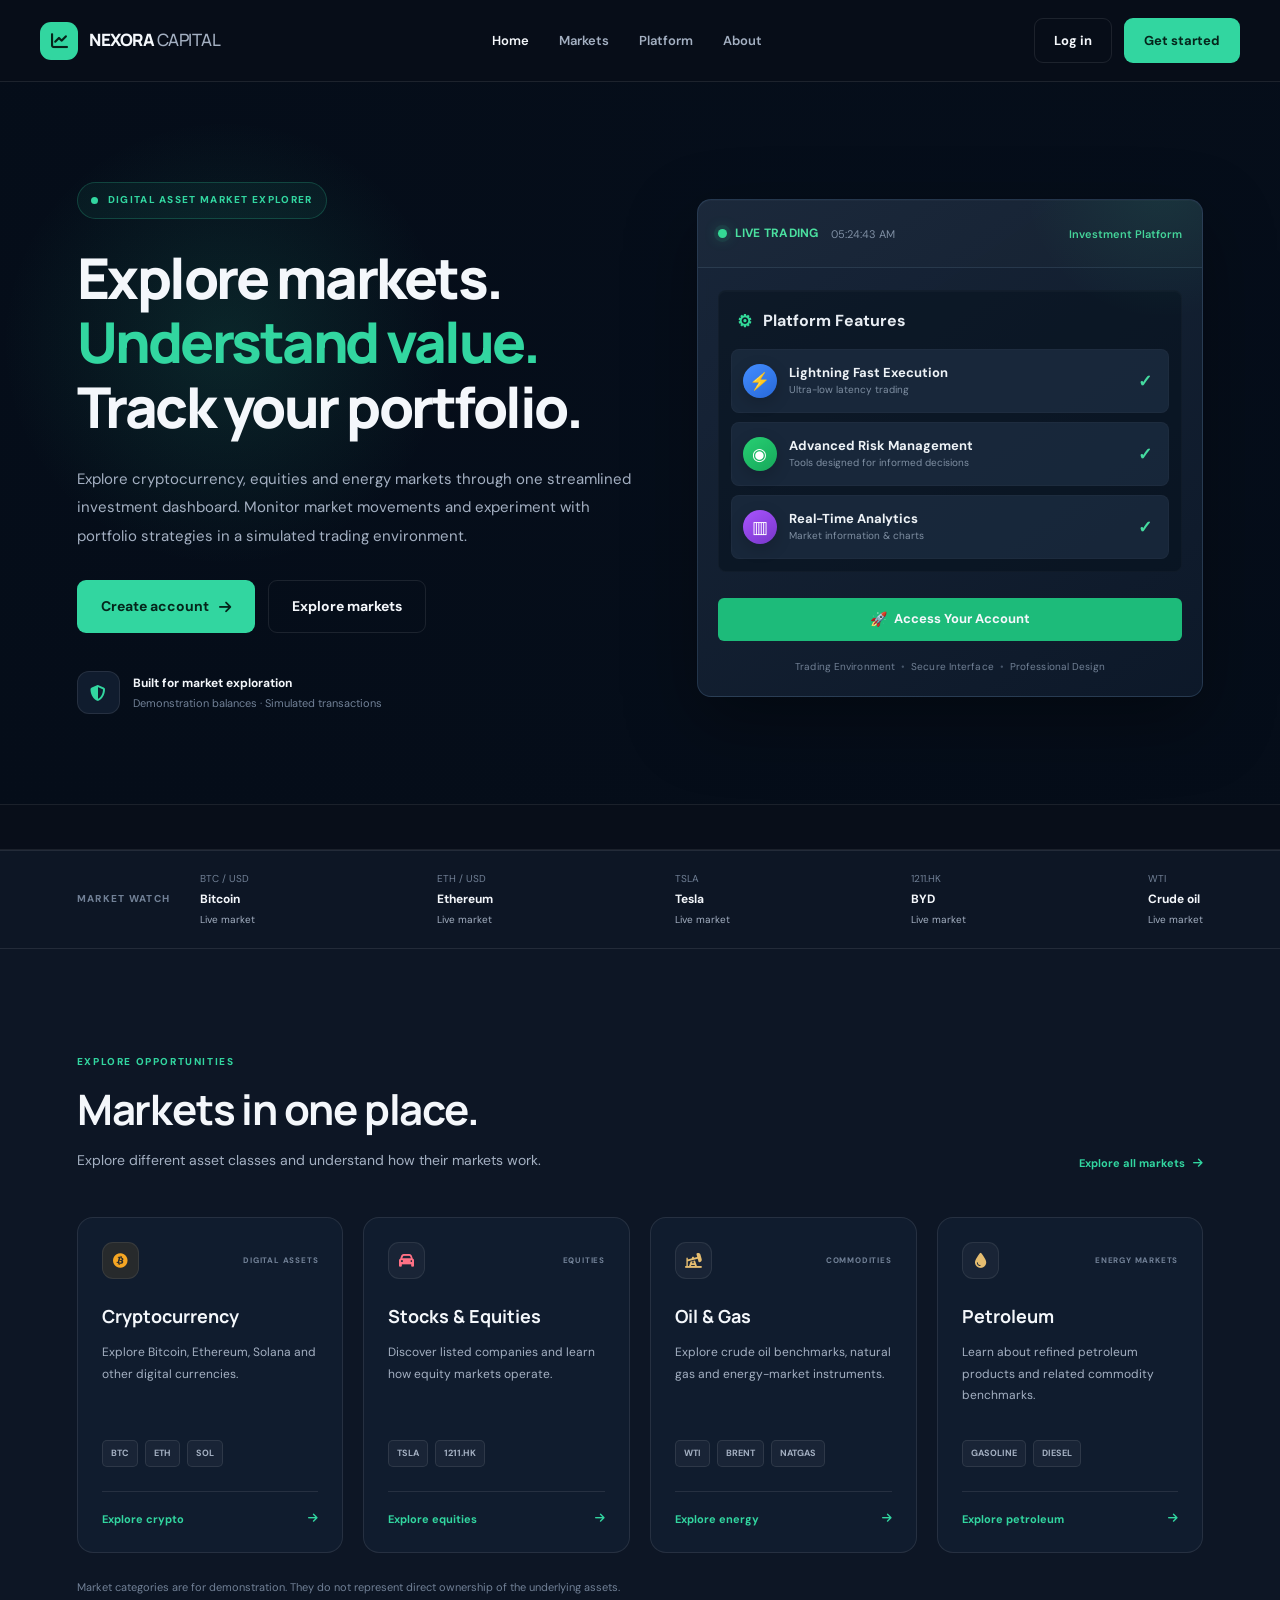
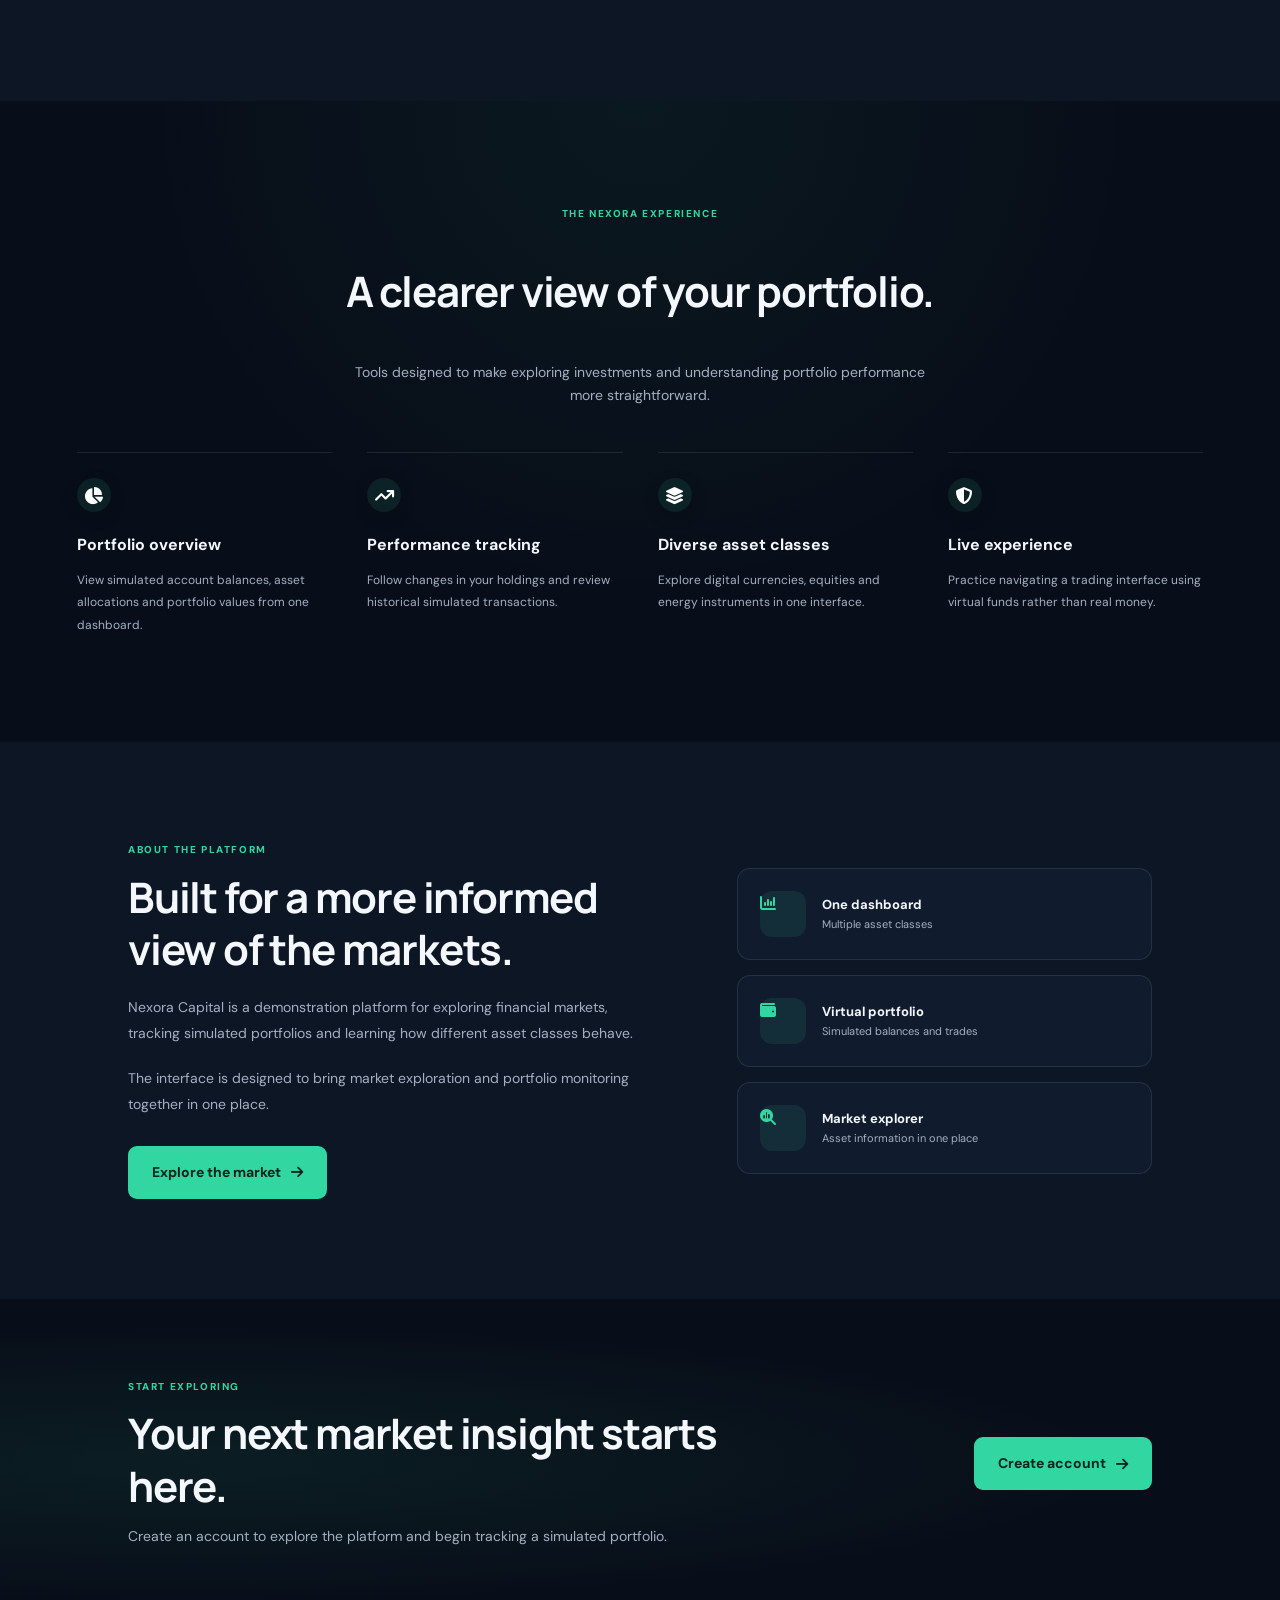
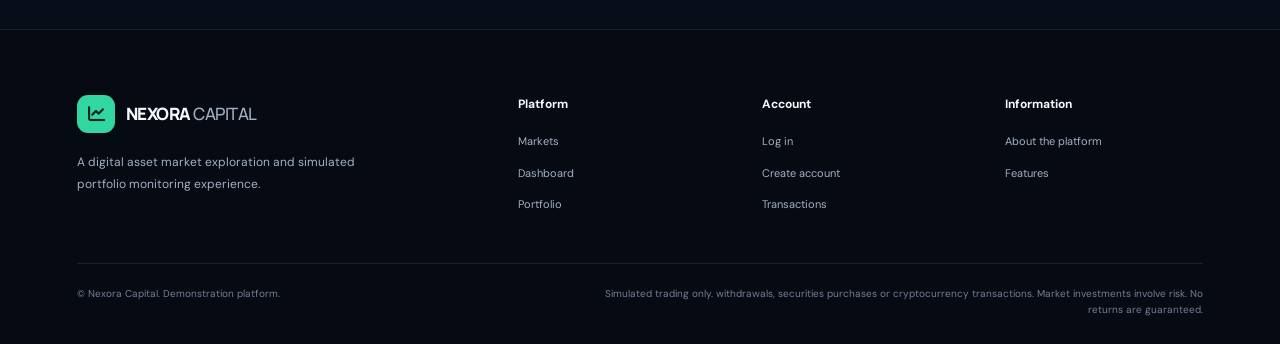
==== index.html @ d8fb6bf3 "update layout" ====
<!DOCTYPE html>
<html lang="en">

<head>
    <meta charset="UTF-8">
    <meta name="viewport" content="width=device-width, initial-scale=1.0">

    <title>Nexora Capital | Digital Asset Markets</title>

    <meta name="description"
        content="Explore digital asset markets, equities and energy instruments through the Nexora Capital  investment platform.">

    <link rel="preconnect" href="https://fonts.googleapis.com">
    <link rel="preconnect" href="https://fonts.gstatic.com" crossorigin>

    <link
        href="https://fonts.googleapis.com/css2?family=DM+Sans:wght@400;500;600;700&family=Manrope:wght@400;500;600;700;800&display=swap"
        rel="stylesheet">

    <link rel="stylesheet" href="https://cdnjs.cloudflare.com/ajax/libs/font-awesome/6.7.2/css/all.min.css">

    <link rel="stylesheet" href="css/style.css">
</head>

<body>

    <header class="site-header">

        <a href="index.html" class="brand">
            <span class="brand-icon">
                <i class="fa-solid fa-chart-line"></i>
            </span>

            <span>NEXORA<span class="brand-light"> CAPITAL</span></span>
        </a>

        <button class="mobile-menu-button" id="mobileMenuButton" aria-label="Toggle navigation" aria-expanded="false">
            <i class="fa-solid fa-bars"></i>
        </button>

        <nav class="main-nav" id="mainNav">
            <a href="index.html" class="active">Home</a>
            <a href="#markets">Markets</a>
            <a href="#features">Platform</a>
            <a href="#about">About</a>
        </nav>

        <div class="header-actions">
            <a href="login.html" class="btn btn-outline">Log in</a>
            <a href="register.html" class="btn btn-primary">Get started</a>
        </div>

    </header>


    <main>

        <!-- HERO -->

        <section class="hero-section">

            <div class="hero-content">

                <div class="eyebrow">
                    <span class="status-dot"></span>
                    DIGITAL ASSET MARKET EXPLORER
                </div>

                <h1>
                    Explore markets.<br>
                    <span>Understand value.</span><br>
                    Track your portfolio.
                </h1>

                <p class="hero-description">
                    Explore cryptocurrency, equities and energy markets
                    through one streamlined investment dashboard.
                    Monitor market movements and experiment with portfolio
                    strategies in a simulated trading environment.
                </p>

                <div class="hero-buttons">
                    <a href="register.html" class="btn btn-primary btn-large">
                        Create account
                        <i class="fa-solid fa-arrow-right"></i>
                    </a>

                    <a href="#markets" class="btn btn-outline btn-large">
                        Explore markets
                    </a>
                </div>

                <div class="hero-trust">
                    <div class="trust-icon">
                        <i class="fa-solid fa-shield-halved"></i>
                    </div>

                    <div>
                        <strong>Built for market exploration</strong>
                        <span>Demonstration balances · Simulated transactions</span>
                    </div>
                </div>

            </div>


            <!-- DASHBOARD PREVIEW -->

            <!-- <div class="hero-visual">

            <div class="preview-card">

                <div class="preview-header">
                    <div>
                        <span class="muted-text"> PORTFOLIO</span>
                        <h3>Market overview</h3>
                    </div>

                    <span class="live-badge">
                        <span class="status-dot"></span>
                        DEMO
                    </span>
                </div>

                <div class="preview-chart-info">
                    <div>
                        <span class="muted-text">Illustrative portfolio value</span>
                        <h2>$25,000.00</h2>
                    </div>

                    <span class="change-positive">
                        Sample data
                    </span>
                </div>

                <div class="chart-container">
                    <svg viewBox="0 0 500 180"
                         preserveAspectRatio="none"
                         class="hero-chart"
                         role="img"
                         aria-label="Illustrative portfolio chart">

                        <defs>
                            <linearGradient id="chartFill"
                                            x1="0" y1="0"
                                            x2="0" y2="1">

                                <stop offset="0%"
                                      stop-color="#36d6a0"
                                      stop-opacity=".3"/>

                                <stop offset="100%"
                                      stop-color="#36d6a0"
                                      stop-opacity="0"/>
                            </linearGradient>
                        </defs>

                        <path
                            d="M0,140
                               C30,130 40,145 70,115
                               S120,125 150,95
                               S200,110 230,75
                               S280,95 310,55
                               S370,80 400,40
                               S460,55 500,15
                               L500,180 L0,180 Z"
                            fill="url(#chartFill)"/>

                        <path
                            d="M0,140
                               C30,130 40,145 70,115
                               S120,125 150,95
                               S200,110 230,75
                               S280,95 310,55
                               S370,80 400,40
                               S460,55 500,15"
                            fill="none"
                            stroke="#36d6a0"
                            stroke-width="3"
                            stroke-linecap="round"/>
                    </svg>
                </div>

                <div class="preview-divider"></div>

                <div class="preview-assets">

                    <div class="preview-asset">
                        <div class="asset-icon bitcoin">
                            <i class="fa-brands fa-bitcoin"></i>
                        </div>

                        <div class="asset-details">
                            <strong>Bitcoin</strong>
                            <span>BTC · Crypto</span>
                        </div>

                        <strong>BTC</strong>
                    </div>

                    <div class="preview-asset">
                        <div class="asset-icon tesla">
                            <i class="fa-solid fa-car"></i>
                        </div>

                        <div class="asset-details">
                            <strong>Tesla</strong>
                            <span>TSLA · Equity</span>
                        </div>

                        <strong>TSLA</strong>
                    </div>

                    <div class="preview-asset">
                        <div class="asset-icon energy">
                            <i class="fa-solid fa-gas-pump"></i>
                        </div>

                        <div class="asset-details">
                            <strong>Crude Oil</strong>
                            <span>Energy · Commodity</span>
                        </div>

                        <strong>OIL</strong>
                    </div>

                </div>

                <p class="preview-disclaimer">
                    Illustrative values only. Not live market data.
                </p>

            </div>

        </div> -->

            <div class="hero-visual">

                <div class="platform-preview">

                    <!-- TOP BAR -->
                    <div class="platform-top">

                        <div class="platform-live">
                            <span class="live-dot"></span>
                            LIVE TRADING
                        </div>

                        <div class="platform-time" id="platformTime">
                            03:30:46 AM
                        </div>

                        <div class="platform-label">
                            Investment Platform
                        </div>

                    </div>


                    <!-- FEATURES PANEL -->
                    <div class="platform-features">

                        <div class="features-heading">

                            <span class="features-heading-icon">
                                ⚙
                            </span>

                            <span>
                                Platform Features
                            </span>

                        </div>


                        <!-- FEATURE 1 -->
                        <div class="platform-feature">

                            <div class="feature-icon feature-blue">
                                <span>⚡</span>
                            </div>

                            <div class="feature-content">

                                <div class="feature-title">
                                    Lightning Fast Execution
                                </div>

                                <div class="feature-description">
                                    Ultra-low latency trading
                                </div>

                            </div>

                            <div class="feature-check">
                                ✓
                            </div>

                        </div>


                        <!-- FEATURE 2 -->
                        <div class="platform-feature">

                            <div class="feature-icon feature-green">
                                <span>◉</span>
                            </div>

                            <div class="feature-content">

                                <div class="feature-title">
                                    Advanced Risk Management
                                </div>

                                <div class="feature-description">
                                    Tools designed for informed decisions
                                </div>

                            </div>

                            <div class="feature-check">
                                ✓
                            </div>

                        </div>


                        <!-- FEATURE 3 -->
                        <div class="platform-feature">

                            <div class="feature-icon feature-purple">
                                <span>▥</span>
                            </div>

                            <div class="feature-content">

                                <div class="feature-title">
                                    Real-Time Analytics
                                </div>

                                <div class="feature-description">
                                    Market information &amp; charts
                                </div>

                            </div>

                            <div class="feature-check">
                                ✓
                            </div>

                        </div>

                    </div>


                    <!-- ACTION BUTTONS -->
                    <div class="platform-actions">

                        <!-- <a href="register.html" class="platform-btn">
                            <span class="btn-icon"></span>
                            Start Exploring Today
                        </a> -->


                        <a href="login.html" class="platform-btn ">
                            <span class="btn-icon">🚀</span>
                            Access Your Account
                        </a>

                    </div>


                    <!-- FOOTER -->
                    <div class="platform-footer">

                        <span>Trading Environment</span>

                        <span class="footer-separator">•</span>

                        <span>Secure Interface</span>

                        <span class="footer-separator">•</span>

                        <span>Professional Design</span>

                    </div>

                </div>

            </div>

        </section>
        

        <style>

                .live-dot {
                        width: 7px;
                        height: 7px;

                        border-radius: 50%;

                        background: #22c55e;

                        box-shadow:
                            0 0 5px rgba(34, 197, 94, 0.7),
                            0 0 10px rgba(34, 197, 94, 0.4);

                        animation: cryptoLivePulse 1.8s infinite;
                    }


                    @keyframes cryptoLivePulse {

                        0% {
                            opacity: 1;
                            transform: scale(1);
                        }

                        50% {
                            opacity: 0.4;
                            transform: scale(0.75);
                        }

                        100% {
                            opacity: 1;
                            transform: scale(1);
                        }

                    }

                    .platform-time {
                    color: #7f8fa4;

                    font-size: 11px;

                    /* text-align: center; */

                    font-variant-numeric: tabular-nums;
                }

                @media (max-width: 600px) {

                    .platform-time {
                        font-size: 9px;
                    }


                    }


            /* =========================================================
   NEXAVAULT HERO PLATFORM PREVIEW
========================================================= */

            .platform-preview {
                width: 100%;
                max-width: 560px;
                margin-left: auto;

                padding: 0;

                background:
                    linear-gradient(145deg,
                        rgba(25, 39, 58, 0.96),
                        rgba(13, 25, 42, 0.98));

                border: 1px solid rgba(112, 149, 190, 0.22);

                border-radius: 14px;

                box-shadow:
                    0 25px 70px rgba(0, 0, 0, 0.35),
                    inset 0 1px 0 rgba(255, 255, 255, 0.025);

                overflow: hidden;

                position: relative;
            }


            /* subtle inner glow */

            .platform-preview::before {
                content: "";

                position: absolute;

                width: 280px;
                height: 280px;

                top: -160px;
                right: -100px;

                background:
                    radial-gradient(circle,
                        rgba(54, 226, 154, 0.09),
                        transparent 70%);

                pointer-events: none;
            }


            /* =========================================================
   TOP BAR
========================================================= */

            .platform-top {
                height: 68px;

                display: grid;

                grid-template-columns:
                    auto 1fr auto;

                align-items: center;

                gap: 12px;

                padding: 0 20px;

                border-bottom:
                    1px solid rgba(125, 159, 195, 0.16);

                background:
                    rgba(255, 255, 255, 0.012);
            }


            .platform-live {
                display: flex;

                align-items: center;

                gap: 8px;

                color: #4be0a0;

                font-size: 12px;

                font-weight: 700;

                letter-spacing: 0.02em;

                white-space: nowrap;
            }


            .live-dot {
                width: 9px;
                height: 9px;

                border-radius: 50%;

                background: #35d995;

                box-shadow:
                    0 0 0 4px rgba(53, 217, 149, 0.08),
                    0 0 14px rgba(53, 217, 149, 0.4);
            }


            .platform-time {
                color: #7f8fa4;

                font-size: 11px;

                /* text-align: center; */

                font-variant-numeric: tabular-nums;
            }


            .platform-label {
                color: #45d49a;

                font-size: 11px;

                font-weight: 600;

                white-space: nowrap;
            }


            /* =========================================================
   FEATURES CONTAINER
========================================================= */

            .platform-features {
                margin: 22px 20px 0;

                padding: 17px 12px 12px;

                background:
                    rgba(6, 15, 27, 0.48);

                border-radius: 8px;

                border:
                    1px solid rgba(255, 255, 255, 0.025);

                box-shadow:
                    inset 0 1px 0 rgba(255, 255, 255, 0.018);
            }


            /* =========================================================
   FEATURE HEADING
========================================================= */

            .features-heading {
                display: flex;

                align-items: center;

                gap: 8px;

                padding: 0 3px 14px;

                color: #e8edf3;

                font-size: 16px;

                font-weight: 700;
            }


            .features-heading-icon {
                display: inline-flex;

                align-items: center;

                justify-content: center;

                color: #32d998;

                font-size: 17px;

                width: 21px;

                height: 21px;
            }


            /* =========================================================
   FEATURE ROW
========================================================= */

            .platform-feature {
                min-height: 64px;

                display: flex;

                align-items: center;

                gap: 12px;

                padding: 0px 11px;

                margin-bottom: 9px;

                background:
                    rgba(30, 46, 67, 0.72);

                border:
                    1px solid rgba(255, 255, 255, 0.025);

                border-radius: 8px;

                transition:
                    transform 0.2s ease,
                    background 0.2s ease,
                    border-color 0.2s ease;
            }


            .platform-feature:last-child {
                margin-bottom: 0;
            }


            .platform-feature:hover {
                transform: translateX(3px);

                background:
                    rgba(37, 55, 79, 0.82);

                border-color:
                    rgba(54, 226, 154, 0.12);
            }


            /* =========================================================
   FEATURE ICON
========================================================= */

            .feature-icon {
                width: 34px;
                height: 34px;

                min-width: 34px;

                display: flex;

                align-items: center;

                justify-content: center;

                border-radius: 50%;

                color: #ffffff;

                font-size: 17px;

                box-shadow:
                    0 5px 16px rgba(0, 0, 0, 0.18);
            }


            .feature-blue {
                background:
                    linear-gradient(145deg,
                        #438dff,
                        #2768d8);
            }


            .feature-green {
                background:
                    linear-gradient(145deg,
                        #27cf73,
                        #16a85a);
            }


            .feature-purple {
                background:
                    linear-gradient(145deg,
                        #a954ff,
                        #7736c9);
            }


            /* =========================================================
   FEATURE TEXT
========================================================= */

            .feature-content {
                flex: 1;

                min-width: 0;
            }


            .feature-title {
                color: #eef3f7;

                font-size: 13px;

                font-weight: 700;

                line-height: 1.35;
            }


            .feature-description {
                margin-top: 2px;

                color: #7f8fa2;

                font-size: 10px;

                line-height: 1.4;
            }


            /* =========================================================
   CHECKMARK
========================================================= */

            .feature-check {
                width: 24px;

                color: #45dba0;

                font-size: 17px;

                font-weight: 700;

                text-align: center;
            }


            /* =========================================================
   ACTION BUTTONS
========================================================= */

            .platform-actions {
                display: flex;

                flex-direction: column;

                gap: 10px;

                margin: 26px 20px 0;
            }


            .platform-btn {
                min-height: 42px;

                display: flex;

                background-color: #1dbb7a;

                align-items: center;

                justify-content: center;

                gap: 7px;

                padding: 10px 18px;

                border-radius: 6px;

                text-decoration: none;

                font-size: 13px;

                font-weight: 700;

                transition:
                    transform 0.2s ease,
                    box-shadow 0.2s ease,
                    background 0.2s ease;
            }


            .platform-btn:hover {
                transform: translateY(-2px);
            }


            .platform-btn-primary {
                color: #ffffff;

                background:
                    linear-gradient(135deg,
                        #2869e8,
                        #245bd0);

                box-shadow:
                    0 8px 24px rgba(35, 93, 218, 0.22);
            }


            .platform-btn-primary:hover {
                background:
                    linear-gradient(135deg,
                        #3475ef,
                        #2864dd);

                box-shadow:
                    0 12px 28px rgba(35, 93, 218, 0.30);
            }


            .platform-btn-secondary {
                color: #eef2f7;

                background:
                    rgba(74, 91, 116, 0.62);

                border:
                    1px solid rgba(255, 255, 255, 0.035);
            }


            .platform-btn-secondary:hover {
                background:
                    rgba(86, 104, 131, 0.72);
            }


            .btn-icon {
                font-size: 14px;
            }


            /* =========================================================
   FOOTER
========================================================= */

            .platform-footer {
                display: flex;

                justify-content: center;

                align-items: center;

                flex-wrap: wrap;

                gap: 6px;

                padding: 18px 20px 21px;

                color: #718095;

                font-size: 10px;

                text-align: center;

                letter-spacing: 0.01em;
            }


            .footer-separator {
                color: #465569;
            }


            /* =========================================================
   MOBILE
========================================================= */

            @media (max-width: 900px) {

                .platform-preview {
                    max-width: 100%;

                    margin: 35px auto 0;
                }

            }


            @media (max-width: 600px) {

                .platform-top {
                    height: 62px;

                    padding: 0 15px;

                    grid-template-columns:
                        auto 1fr auto;
                }


                .platform-live {
                    font-size: 10px;
                }


                .platform-time {
                    font-size: 9px;
                }


                .platform-label {
                    font-size: 9px;
                }


                .platform-features {
                    margin: 16px 14px 0;

                    padding: 14px 9px 9px;
                }


                .features-heading {
                    font-size: 14px;

                    padding-bottom: 11px;
                }


                .platform-feature {
                    min-height: 60px;

                    padding: 8px;

                    gap: 9px;
                }


                .feature-icon {
                    width: 31px;
                    height: 31px;

                    min-width: 31px;

                    font-size: 15px;
                }


                .feature-title {
                    font-size: 12px;
                }


                .feature-description {
                    font-size: 9px;
                }


                .feature-check {
                    font-size: 15px;
                }


                .platform-actions {
                    margin: 20px 14px 0;
                }


                .platform-btn {
                    min-height: 44px;

                    font-size: 12px;
                }


                .platform-footer {
                    padding:
                        15px 14px 18px;

                    font-size: 9px;
                }

            }
        </style>

        <!-- Market Ticker -->
        <div class="market-ticker">

            <div class="tradingview-widget-container">

                <iframe scrolling="no" allowtransparency="true" frameborder="0"
                    src="https://www.tradingview-widget.com/embed-widget/ticker-tape/?locale=en#%7B%22symbols%22%3A%5B%7B%22proName%22%3A%22FOREXCOM%3ASPXUSD%22%2C%22title%22%3A%22S%26P%20500%22%7D%2C%7B%22proName%22%3A%22FOREXCOM%3ANSXUSD%22%2C%22title%22%3A%22Nasdaq%20100%22%7D%2C%7B%22proName%22%3A%22FX_IDC%3AEURUSD%22%2C%22title%22%3A%22EUR%2FUSD%22%7D%2C%7B%22proName%22%3A%22BITSTAMP%3ABTCUSD%22%2C%22title%22%3A%22BTC%2FUSD%22%7D%2C%7B%22proName%22%3A%22BITSTAMP%3AETHUSD%22%2C%22title%22%3A%22ETH%2FUSD%22%7D%5D%2C%22showSymbolLogo%22%3Atrue%2C%22colorTheme%22%3A%22dark%22%2C%22isTransparent%22%3Afalse%2C%22displayMode%22%3A%22regular%22%2C%22width%22%3A%22100%25%22%2C%22height%22%3A46%2C%22utm_source%22%3A%22tradingview.com%22%2C%22utm_medium%22%3A%22widget%22%2C%22utm_campaign%22%3A%22ticker-tape%22%2C%22page-uri%22%3A%22tradingview.com%2F%22%7D"
                    title="TradingView ticker tape" lang="en">
                </iframe>

            </div>

        </div>

        <style>
            /* =========================================================
   MARKET TICKER
========================================================= */

            .market-ticker {
                width: 100%;
                height: 46px;
                overflow: hidden;
                border-top: 1px solid rgba(255, 255, 255, 0.08);
                border-bottom: 1px solid rgba(255, 255, 255, 0.08);
                background: transparent;
            }

            .market-ticker .tradingview-widget-container {
                width: 100%;
                height: 46px;
                overflow: hidden;
            }

            .market-ticker iframe {
                display: block;
                width: 100%;
                height: 46px;
                border: 0;
            }


            /* Mobile */

            @media (max-width: 768px) {

                .market-ticker {
                    height: 46px;
                }

                .market-ticker .tradingview-widget-container {
                    height: 46px;
                }

                .market-ticker iframe {
                    height: 46px;
                }

            }
        </style>



        <!-- MARKET WATCH -->

        <section class="ticker-section">

            <div class="ticker-label">
                MARKET WATCH
            </div>

            <div class="ticker-track">

                <div class="ticker-item">
                    <span>BTC / USD</span>
                    <strong>Bitcoin</strong>
                    <span class="ticker-placeholder">Live market</span>
                </div>

                <div class="ticker-item">
                    <span>ETH / USD</span>
                    <strong>Ethereum</strong>
                    <span class="ticker-placeholder">Live market</span>
                </div>

                <div class="ticker-item">
                    <span>TSLA</span>
                    <strong>Tesla</strong>
                    <span class="ticker-placeholder">Live market</span>
                </div>

                <div class="ticker-item">
                    <span>1211.HK</span>
                    <strong>BYD</strong>
                    <span class="ticker-placeholder">Live market</span>
                </div>

                <div class="ticker-item">
                    <span>WTI</span>
                    <strong>Crude oil</strong>
                    <span class="ticker-placeholder">Live market</span>
                </div>

            </div>

        </section>


        <!-- MARKETS -->

        <section class="section section-dark" id="markets">

            <div class="section-heading">

                <div>
                    <span class="section-label">EXPLORE OPPORTUNITIES</span>

                    <h2>Markets in one place.</h2>

                    <p>
                        Explore different asset classes and understand
                        how their markets work.
                    </p>
                </div>

                <a href="markets.html" class="text-link">
                    Explore all markets
                    <i class="fa-solid fa-arrow-right"></i>
                </a>

            </div>


            <div class="market-grid">

                <article class="market-card">

                    <div class="market-card-top">
                        <div class="asset-icon bitcoin">
                            <i class="fa-brands fa-bitcoin"></i>
                        </div>

                        <span class="asset-tag">DIGITAL ASSETS</span>
                    </div>

                    <h3>Cryptocurrency</h3>

                    <p>
                        Explore Bitcoin, Ethereum, Solana and other
                        digital currencies.
                    </p>

                    <div class="market-symbols">
                        <span>BTC</span>
                        <span>ETH</span>
                        <span>SOL</span>
                    </div>

                    <a href="markets.html?category=crypto" class="card-link">
                        Explore crypto
                        <i class="fa-solid fa-arrow-right"></i>
                    </a>

                </article>


                <article class="market-card">

                    <div class="market-card-top">
                        <div class="asset-icon tesla">
                            <i class="fa-solid fa-car"></i>
                        </div>

                        <span class="asset-tag">EQUITIES</span>
                    </div>

                    <h3>Stocks & Equities</h3>

                    <p>
                        Discover listed companies and learn how equity
                        markets operate.
                    </p>

                    <div class="market-symbols">
                        <span>TSLA</span>
                        <span>1211.HK</span>
                    </div>

                    <a href="markets.html?category=stocks" class="card-link">
                        Explore equities
                        <i class="fa-solid fa-arrow-right"></i>
                    </a>

                </article>


                <article class="market-card">

                    <div class="market-card-top">
                        <div class="asset-icon energy">
                            <i class="fa-solid fa-oil-well"></i>
                        </div>

                        <span class="asset-tag">COMMODITIES</span>
                    </div>

                    <h3>Oil & Gas</h3>

                    <p>
                        Explore crude oil benchmarks, natural gas
                        and energy-market instruments.
                    </p>

                    <div class="market-symbols">
                        <span>WTI</span>
                        <span>BRENT</span>
                        <span>NATGAS</span>
                    </div>

                    <a href="markets.html?category=energy" class="card-link">
                        Explore energy
                        <i class="fa-solid fa-arrow-right"></i>
                    </a>

                </article>


                <article class="market-card">

                    <div class="market-card-top">
                        <div class="asset-icon petroleum">
                            <i class="fa-solid fa-droplet"></i>
                        </div>

                        <span class="asset-tag">ENERGY MARKETS</span>
                    </div>

                    <h3>Petroleum</h3>

                    <p>
                        Learn about refined petroleum products and
                        related commodity benchmarks.
                    </p>

                    <div class="market-symbols">
                        <span>GASOLINE</span>
                        <span>DIESEL</span>
                    </div>

                    <a href="markets.html?category=petroleum" class="card-link">
                        Explore petroleum
                        <i class="fa-solid fa-arrow-right"></i>
                    </a>

                </article>

            </div>

            <p class="market-note">
                Market categories are for demonstration. They do not
                represent direct ownership of the underlying assets.
            </p>

        </section>


        <!-- FEATURES -->

        <section class="section features-section" id="features">

            <div class="section-heading centered-heading">

                <span class="section-label">THE NEXORA EXPERIENCE</span>

                <h2>A clearer view of your portfolio.</h2>

                <p>
                    Tools designed to make exploring investments and
                    understanding portfolio performance more straightforward.
                </p>

            </div>


            <div class="features-grid">

                <article class="feature-item">
                    <div class="feature-icon">
                        <i class="fa-solid fa-chart-pie"></i>
                    </div>

                    <h3>Portfolio overview</h3>

                    <p>
                        View simulated account balances, asset allocations
                        and portfolio values from one dashboard.
                    </p>
                </article>


                <article class="feature-item">
                    <div class="feature-icon">
                        <i class="fa-solid fa-arrow-trend-up"></i>
                    </div>

                    <h3>Performance tracking</h3>

                    <p>
                        Follow changes in your holdings and review
                        historical simulated transactions.
                    </p>
                </article>


                <article class="feature-item">
                    <div class="feature-icon">
                        <i class="fa-solid fa-layer-group"></i>
                    </div>

                    <h3>Diverse asset classes</h3>

                    <p>
                        Explore digital currencies, equities and energy
                        instruments in one interface.
                    </p>
                </article>


                <article class="feature-item">
                    <div class="feature-icon">
                        <i class="fa-solid fa-shield-halved"></i>
                    </div>

                    <h3>Live experience</h3>

                    <p>
                        Practice navigating a trading interface using
                        virtual funds rather than real money.
                    </p>
                </article>

            </div>

        </section>


        <!-- ABOUT -->

        <section class="about-section" id="about">

            <div class="about-content">

                <span class="section-label">ABOUT THE PLATFORM</span>

                <h2>
                    Built for a more informed view of the markets.
                </h2>

                <p>
                    Nexora Capital is a demonstration platform for exploring
                    financial markets, tracking simulated portfolios and
                    learning how different asset classes behave.
                </p>

                <p>
                    The interface is designed to bring market exploration
                    and portfolio monitoring together in one place.
                </p>

                <a href="register.html" class="btn btn-primary btn-large">
                    Explore the market
                    <i class="fa-solid fa-arrow-right"></i>
                </a>

            </div>

            <div class="about-visual">
                <div class="about-stat-card">
                    <span class="about-stat-icon">
                        <i class="fa-solid fa-chart-column"></i>
                    </span>

                    <div>
                        <strong>One dashboard</strong>
                        <span>Multiple asset classes</span>
                    </div>
                </div>

                <div class="about-stat-card">
                    <span class="about-stat-icon">
                        <i class="fa-solid fa-wallet"></i>
                    </span>

                    <div>
                        <strong>Virtual portfolio</strong>
                        <span>Simulated balances and trades</span>
                    </div>
                </div>

                <div class="about-stat-card">
                    <span class="about-stat-icon">
                        <i class="fa-solid fa-magnifying-glass-chart"></i>
                    </span>

                    <div>
                        <strong>Market explorer</strong>
                        <span>Asset information in one place</span>
                    </div>
                </div>
            </div>

        </section>


        <!-- CTA -->

        <section class="cta-section">

            <div>
                <span class="section-label">START EXPLORING</span>

                <h2>Your next market insight starts here.</h2>

                <p>
                    Create an account to explore the platform
                    and begin tracking a simulated portfolio.
                </p>
            </div>

            <a href="register.html" class="btn btn-primary btn-large">
                Create account
                <i class="fa-solid fa-arrow-right"></i>
            </a>

        </section>

    </main>


    <!-- FOOTER -->

    <footer class="site-footer">

        <div class="footer-main">

            <div class="footer-brand">

                <a href="index.html" class="brand">
                    <span class="brand-icon">
                        <i class="fa-solid fa-chart-line"></i>
                    </span>

                    <span>NEXORA<span class="brand-light"> CAPITAL</span></span>
                </a>

                <p>
                    A digital asset market exploration and simulated
                    portfolio monitoring experience.
                </p>

            </div>


            <div class="footer-column">
                <h4>Platform</h4>
                <a href="markets.html">Markets</a>
                <a href="dashboard.html">Dashboard</a>
                <a href="portfolio.html">Portfolio</a>
            </div>


            <div class="footer-column">
                <h4>Account</h4>
                <a href="login.html">Log in</a>
                <a href="register.html">Create account</a>
                <a href="transactions.html">Transactions</a>
            </div>


            <div class="footer-column">
                <h4>Information</h4>
                <a href="#about">About the platform</a>
                <a href="#features">Features</a>
            </div>

        </div>


        <div class="footer-bottom">

            <p>
                © <span id="currentYear"></span> Nexora Capital.
                Demonstration platform.
            </p>

            <p class="footer-disclaimer">
                Simulated trading only. withdrawals,
                securities purchases or cryptocurrency transactions.
                Market investments involve risk. No returns are guaranteed.
            </p>

        </div>

    </footer>

    <script>
        document.addEventListener("DOMContentLoaded", () => {

            const timeElement =
                document.getElementById("platformTime");

            if (!timeElement) {
                return;
            }

            function updatePlatformTime() {

                const now = new Date();

                timeElement.textContent =
                    now.toLocaleTimeString([], {
                        hour: "2-digit",
                        minute: "2-digit",
                        second: "2-digit"
                    });

            }

            updatePlatformTime();

            setInterval(
                updatePlatformTime,
                1000
            );

        });
    </script>
    <script src="js/app.js"></script>

    <!--Start of Tawk.to Script-->
    <script type="text/javascript">
        var Tawk_API = Tawk_API || {}, Tawk_LoadStart = new Date();
        (function () {
            var s1 = document.createElement("script"), s0 = document.getElementsByTagName("script")[0];
            s1.async = true;
            s1.src = 'https://embed.tawk.to/68c6bc223c57f819275d5edd/1j544tq3s';
            s1.charset = 'UTF-8';
            s1.setAttribute('crossorigin', '*');
            s0.parentNode.insertBefore(s1, s0);
        })();

        document.addEventListener("contextmenu", event => event.preventDefault());
    </script>
    <!--End of Tawk.to Script-->
</body>

</html>
---- css/style.css ----
/* =========================================
   NEXORA CAPITAL
   Global design system
========================================= */

:root {
    --bg: #080e19;
    --bg-secondary: #0d1625;
    --bg-card: #101c2e;
    --bg-card-hover: #142239;

    --primary: #32d6a0;
    --primary-dark: #1bb786;

    --text: #f4f7fb;
    --text-secondary: #a4b0c2;
    --text-muted: #718096;

    --border: rgba(255, 255, 255, 0.09);

    --success: #32d6a0;
    --danger: #ff7185;

    --radius: 16px;
    --radius-small: 10px;

    --container: 1200px;
}


/* RESET */

* {
    margin: 0;
    padding: 0;
    box-sizing: border-box;
}

html {
    scroll-behavior: smooth;
    scroll-padding-top: 100px;
}

body {
    font-family: "DM Sans", sans-serif;
    background: var(--bg);
    color: var(--text);
    line-height: 1.65;
    overflow-x: hidden;
}

a {
    color: inherit;
    text-decoration: none;
}

button,
input,
select,
textarea {
    font: inherit;
}

button {
    cursor: pointer;
}

button:focus-visible,
a:focus-visible,
input:focus-visible,
select:focus-visible {
    outline: 2px solid var(--primary);
    outline-offset: 4px;
}

img {
    max-width: 100%;
    display: block;
}

.container {
    width: min(var(--container), calc(100% - 48px));
    margin-inline: auto;
}

.muted-text {
    color: var(--text-secondary);
    font-size: 12px;
}


/* BUTTONS */

.btn {
    display: inline-flex;
    align-items: center;
    justify-content: center;
    gap: 10px;

    min-height: 44px;
    padding: 11px 19px;

    border: 1px solid transparent;
    border-radius: 9px;

    font-size: 13px;
    font-weight: 700;

    transition:
        background .2s ease,
        border-color .2s ease,
        transform .2s ease;
}

.btn:hover {
    transform: translateY(-2px);
}

.btn-primary {
    background: var(--primary);
    color: #05251b;
}

.btn-primary:hover {
    background: #51e6b6;
}

.btn-outline {
    border-color: var(--border);
    background: transparent;
    color: var(--text);
}

.btn-outline:hover {
    border-color: var(--primary);
    background: rgba(50, 214, 160, .06);
}

.btn-large {
    min-height: 52px;
    padding: 14px 23px;
    font-size: 14px;
}

.btn-block {
    width: 100%;
}

.text-link {
    display: inline-flex;
    align-items: center;
    gap: 10px;

    color: var(--primary);
    font-size: 13px;
    font-weight: 700;
}


/* HEADER */

.site-header {
    width: 100%;
    min-height: 82px;

    display: flex;
    align-items: center;
    justify-content: space-between;

    gap: 30px;
    padding: 0 max(24px, calc((100% - 1200px) / 2));

    border-bottom: 1px solid var(--border);

    background: rgba(8, 14, 25, .94);

    position: sticky;
    top: 0;
    z-index: 100;

    backdrop-filter: blur(18px);
}

.brand {
    display: inline-flex;
    align-items: center;
    gap: 11px;

    font-family: "Manrope", sans-serif;
    font-size: 17px;
    font-weight: 800;
    letter-spacing: -.5px;

    white-space: nowrap;
}

.brand-icon {
    width: 38px;
    height: 38px;

    display: grid;
    place-items: center;

    color: #06241a;
    background: var(--primary);

    border-radius: 11px;
}

.brand-light {
    color: var(--text-secondary);
    font-weight: 500;
}

.main-nav {
    display: flex;
    align-items: center;
    gap: 30px;
}

.main-nav a {
    color: var(--text-secondary);
    font-size: 13px;
    font-weight: 600;

    transition: color .2s ease;
}

.main-nav a:hover,
.main-nav a.active {
    color: var(--text);
}

.header-actions {
    display: flex;
    align-items: center;
    gap: 12px;
}

.mobile-menu-button {
    display: none;

    width: 42px;
    height: 42px;

    color: var(--text);
    background: var(--bg-card);

    border: 1px solid var(--border);
    border-radius: 9px;
}


/* HERO */

/* ==========================================
   NEXORA CAPITAL — FULL-WIDTH HERO
========================================== */

.hero-section {
    position: relative;
    isolation: isolate;

    width: 100%;
    max-width: none;
    min-height: 700px;

    margin: 0;
    padding: 100px clamp(24px, 6vw, 100px) 90px;

    display: grid;
    grid-template-columns: minmax(0, 1.05fr) minmax(0, 0.95fr);
    align-items: center;
    gap: clamp(30px, 4vw, 65px);

    background: #07111f;
    overflow: hidden;
}

/* Full-width background image */

.hero-section::before {
    content: "";
    position: absolute;
    z-index: -1;

    inset: 0;

    background-image:
        linear-gradient(90deg,
            rgba(5, 13, 25, 0.64) 0%,
            rgba(5, 13, 25, 0.38) 45%,
            rgba(5, 13, 25, 0.48) 100%),
        linear-gradient(0deg,
            rgba(5, 13, 25, 0.65) 0%,
            rgba(5, 13, 25, 0.08) 45%,
            rgba(5, 13, 25, 0.18) 100%),
        url("../images/hero-finance1.jpg");

    background-size: cover;
    background-position: center center;
    background-repeat: no-repeat;
}

/* Subtle emerald atmosphere */

.hero-section::after {
    content: "";
    position: absolute;
    z-index: -1;

    inset: 0;

    background:
        radial-gradient(ellipse at 75% 35%,
            rgba(25, 195, 145, 0.10),
            transparent 45%);

    pointer-events: none;
}

/* Keep hero content above the image */

.hero-content,
.hero-visual {
    position: relative;
    z-index: 1;
    min-width: 0;
}

.hero-content {
    width: 100%;
    max-width: 650px;
}

.hero-visual {
    width: 100%;
    max-width: 560px;
    justify-self: end;
}

/* Keep the preview readable without hiding the background */

.platform-preview {
    background: linear-gradient(145deg,
            rgba(25, 39, 58, 0.94),
            rgba(13, 25, 42, 0.96));

    backdrop-filter: blur(8px);
    -webkit-backdrop-filter: blur(8px);
}

.eyebrow {
    display: inline-flex;
    align-items: center;
    gap: 10px;

    padding: 9px 13px;

    border: 1px solid rgba(50, 214, 160, .22);
    border-radius: 100px;

    background: rgba(50, 214, 160, .06);

    color: var(--primary);

    font-size: 10px;
    font-weight: 800;
    letter-spacing: 1.3px;
}

.status-dot {
    width: 7px;
    height: 7px;

    background: var(--primary);
    border-radius: 50%;

    display: inline-block;
}

.hero-content h1 {
    margin-top: 27px;

    font-family: "Manrope", sans-serif;
    font-size: clamp(38px, 4.4vw, 65px);
    line-height: 1.15;

    font-weight: 800;
    letter-spacing: -2.5px;
}

.hero-content h1 span {
    color: var(--primary);
}

.hero-description {
    max-width: 570px;
    margin-top: 25px;

    color: var(--text-secondary);
    font-size: 15px;
    line-height: 1.9;
}

.hero-buttons {
    display: flex;
    flex-wrap: wrap;
    gap: 13px;

    margin-top: 30px;
}

.hero-trust {
    display: flex;
    align-items: center;
    gap: 13px;

    margin-top: 38px;
}

.trust-icon {
    width: 43px;
    height: 43px;

    display: grid;
    place-items: center;

    background: var(--bg-card);
    color: var(--primary);

    border: 1px solid var(--border);
    border-radius: 12px;
}

.hero-trust strong,
.hero-trust span {
    display: block;
}

.hero-trust strong {
    font-size: 12px;
}

.hero-trust span {
    color: var(--text-muted);
    font-size: 11px;
}




/* HERO PREVIEW */

/* .hero-visual {
    width: 100%;
    max-width: 520px;
    justify-self: end;
} */

.preview-card {
    padding: 25px;

    background: linear-gradient(145deg,
            #132238,
            #0d1727);

    border: 1px solid rgba(255, 255, 255, .1);
    border-radius: 20px;

    box-shadow: 0 35px 100px rgba(0, 0, 0, .3);
}

.preview-header,
.preview-chart-info {
    display: flex;
    align-items: center;
    justify-content: space-between;
    gap: 15px;
}

.preview-header h3 {
    margin-top: 5px;
    font-family: "Manrope", sans-serif;
    font-size: 18px;
}

.live-badge {
    display: flex;
    align-items: center;
    gap: 7px;

    padding: 5px 9px;

    border: 1px solid var(--border);
    border-radius: 7px;

    color: var(--text-secondary);
    font-size: 9px;
    font-weight: 800;
}

.preview-chart-info {
    margin-top: 32px;
}

.preview-chart-info h2 {
    margin-top: 4px;

    font-family: "Manrope", sans-serif;
    font-size: 30px;
    letter-spacing: -1px;
}

.change-positive {
    color: var(--primary);
    font-size: 11px;
}

.chart-container {
    width: 100%;
    height: 170px;
    margin-top: 18px;
}

.hero-chart {
    width: 100%;
    height: 100%;
    overflow: visible;
}

.preview-divider {
    height: 1px;
    background: var(--border);
    margin: 20px 0;
}

.preview-assets {
    display: grid;
    gap: 18px;
}

.preview-asset {
    display: flex;
    align-items: center;
    gap: 12px;
}

.asset-icon {
    width: 43px;
    height: 43px;

    flex-shrink: 0;

    display: grid;
    place-items: center;

    border-radius: 12px;
    font-size: 19px;
}

.bitcoin {
    color: #f7a928;
    background: rgba(247, 169, 40, .12);
}

.ethereum {
    color: #a6b6ff;
    background: rgba(111, 130, 245, .13);
}

.solana {
    color: #b9a2ff;
    background: rgba(153, 112, 255, .13);
}

.tesla {
    color: #ff6878;
    background: rgba(255, 104, 120, .12);
}

.byd {
    color: #6cb6ff;
    background: rgba(108, 182, 255, .12);
}

.energy {
    color: #e8b86b;
    background: rgba(232, 184, 107, .12);
}

.petroleum {
    color: #64b8e8;
    background: rgba(100, 184, 232, .12);
}

.asset-details {
    flex: 1;
}

.asset-details strong,
.asset-details span {
    display: block;
}

.asset-details strong {
    font-size: 12px;
}

.asset-details span {
    color: var(--text-muted);
    font-size: 10px;
}

.preview-asset>strong {
    font-size: 11px;
}

.preview-disclaimer {
    margin-top: 22px;

    color: var(--text-muted);
    font-size: 10px;
    text-align: center;
}

/* ==========================================
   NEXORA CAPITAL — HERO BACKGROUND
========================================== */

.hero-section {
    position: relative;
    isolation: isolate;

    width: 100%;
    max-width: 1400px;
    min-height: 680px;

    margin: 0 auto;
    padding: 100px 6% 90px;

    display: grid;
    grid-template-columns: 1.05fr .95fr;
    align-items: center;
    gap: 60px;

    /* Fallback background */
    background-color: #07111f;

    /* Prevent background overflow */
    overflow: hidden;
}

/* Full-width background image and dark overlay */

.hero-section::before {
    content: "";

    position: absolute;
    z-index: -1;

    top: 0;
    bottom: 0;

    left: 50%;
    width: 100vw;

    transform: translateX(-50%);

    background:
        linear-gradient(90deg,
            rgba(5, 13, 25, 0.96) 0%,
            rgba(5, 13, 25, 0.88) 35%,
            rgba(5, 13, 25, 0.70) 65%,
            rgba(5, 13, 25, 0.82) 100%),
        linear-gradient(0deg,
            rgba(5, 13, 25, 0.90) 0%,
            transparent 45%,
            rgba(5, 13, 25, 0.35) 100%),
        url("../images/hero-finance1.jpg");

    background-size: cover;
    background-position: center;
    background-repeat: no-repeat;
}

/* Keep the existing content above the background */

.hero-content,
.hero-visual {
    position: relative;
    z-index: 1;
}

.hero-content {
    max-width: 650px;
}

/* Subtle emerald glow */

.hero-section::after {
    content: "";

    position: absolute;
    z-index: -1;

    width: 450px;
    height: 450px;

    top: 5%;
    right: 10%;

    background: radial-gradient(circle,
            rgba(50, 214, 160, 0.12),
            transparent 70%);

    pointer-events: none;
}




/* ==========================================
   RESPONSIVE FULL-WIDTH HERO
========================================== */

@media (max-width: 900px) {

    .hero-section {
        grid-template-columns: minmax(0, 1fr);
        min-height: auto;
        gap: 42px;
        padding: 75px 6% 65px;
    }

    .hero-section::before {
        background-position: center center;
    }

    .hero-content {
        max-width: 700px;
    }

    .hero-visual {
        max-width: 560px;
        justify-self: center;
    }

}

@media (max-width: 600px) {

    .hero-section {
        width: 100%;
        padding: 60px 20px 50px;
        gap: 35px;
    }

    .hero-section::before {
        background-image:
            linear-gradient(180deg,
                rgba(5, 13, 25, 0.42) 0%,
                rgba(5, 13, 25, 0.65) 48%,
                rgba(5, 13, 25, 0.88) 100%),
            url("../images/hero-finance1.jpg");

        background-size: cover;
        background-position: center center;
        background-repeat: no-repeat;
    }

    .hero-content h1 {
        font-size: clamp(36px, 9vw, 48px);
        line-height: 1.14;
        letter-spacing: -1.5px;
    }

    .hero-description {
        font-size: 14px;
        line-height: 1.8;
    }

    .hero-buttons {
        gap: 10px;
    }

    .hero-visual {
        width: 100%;
        max-width: 100%;
    }

    .platform-top {
        grid-template-columns: auto 1fr auto;
        gap: 8px;
        padding: 0 12px;
    }

    .platform-label {
        font-size: 9px;
    }

}

@media (max-width: 380px) {

    .hero-section {
        padding-right: 15px;
        padding-left: 15px;
    }

    .hero-content h1 {
        font-size: 34px;
    }

    .hero-buttons .btn {
        padding-right: 13px;
        padding-left: 13px;
        font-size: 12px;
    }

}

/* TICKER */

.ticker-section {
    display: flex;
    align-items: center;
    gap: 30px;

    min-height: 90px;
    padding: 20px 6%;

    background: var(--bg-secondary);
    border-top: 1px solid var(--border);
    border-bottom: 1px solid var(--border);
}

.ticker-label {
    color: var(--text-muted);
    font-size: 10px;
    font-weight: 800;
    letter-spacing: 1.3px;

    white-space: nowrap;
}

.ticker-track {
    display: flex;
    justify-content: space-between;
    gap: 30px;
    flex: 1;
}

.ticker-item {
    display: grid;
    gap: 2px;
}

.ticker-item>span:first-child {
    color: var(--text-muted);
    font-size: 10px;
}

.ticker-item strong {
    font-size: 12px;
}

.ticker-placeholder {
    color: var(--text-secondary);
    font-size: 10px;
}


/* GENERAL SECTIONS */

.section {
    padding: 105px 6%;
}

.section-dark {
    background: var(--bg-secondary);
}

.section-heading {
    max-width: 1200px;
    margin: 0 auto 45px;

    display: flex;
    justify-content: space-between;
    align-items: end;
    gap: 30px;
}

.section-label {
    display: block;

    color: var(--primary);
    font-size: 10px;
    font-weight: 800;
    letter-spacing: 1.6px;
}

.section-heading h2,
.centered-heading h2,
.about-content h2,
.cta-section h2 {
    margin-top: 12px;

    font-family: "Manrope", sans-serif;
    font-size: clamp(28px, 3.5vw, 42px);
    line-height: 1.25;
    letter-spacing: -1.2px;
}

.section-heading p,
.centered-heading p {
    max-width: 570px;
    margin-top: 14px;

    color: var(--text-secondary);
    font-size: 14px;
}


/* MARKET CARDS */

.market-grid {
    max-width: 1200px;
    margin: auto;

    display: grid;
    grid-template-columns: repeat(4, minmax(0, 1fr));
    gap: 20px;
}

.market-card {
    padding: 24px;

    background: var(--bg-card);
    border: 1px solid var(--border);
    border-radius: var(--radius);

    transition:
        transform .25s ease,
        background .25s ease,
        border-color .25s ease;
}

.market-card:hover {
    transform: translateY(-5px);

    background: var(--bg-card-hover);
    border-color: rgba(50, 214, 160, .3);
}

.market-card-top {
    display: flex;
    justify-content: space-between;
    align-items: center;
    gap: 10px;
}

.asset-tag {
    color: var(--text-muted);
    font-size: 8px;
    font-weight: 800;
    letter-spacing: .8px;
}

.market-card h3 {
    margin-top: 23px;
    font-family: "Manrope", sans-serif;
    font-size: 18px;
}

.market-card p {
    min-height: 80px;
    margin-top: 10px;

    color: var(--text-secondary);
    font-size: 12px;
    line-height: 1.8;
}

.market-symbols {
    display: flex;
    flex-wrap: wrap;
    gap: 7px;

    margin-top: 18px;
}

.market-symbols span {
    padding: 5px 8px;

    color: var(--text-secondary);
    background: rgba(255, 255, 255, .04);

    border: 1px solid var(--border);
    border-radius: 5px;

    font-size: 9px;
    font-weight: 700;
}

.card-link {
    display: flex;
    justify-content: space-between;
    align-items: center;

    margin-top: 24px;
    padding-top: 18px;

    color: var(--primary);
    border-top: 1px solid var(--border);

    font-size: 11px;
    font-weight: 700;
}

.market-note {
    max-width: 1200px;
    margin: 25px auto 0;

    color: var(--text-muted);
    font-size: 11px;
}


/* FEATURES */

.features-section {
    background:
        radial-gradient(ellipse at 50% 0%,
            rgba(50, 214, 160, .05),
            transparent 55%);
}

.centered-heading {
    text-align: center;
    flex-direction: column;
    align-items: center;
}

.centered-heading p {
    margin-inline: auto;
}

.features-grid {
    max-width: 1200px;
    margin: auto;

    display: grid;
    grid-template-columns: repeat(4, minmax(0, 1fr));
    gap: 35px;
}

.feature-item {
    padding-top: 25px;
    border-top: 1px solid var(--border);
}

.feature-icon {
    width: 48px;
    height: 48px;

    display: grid;
    place-items: center;

    color: var(--primary);
    background: rgba(50, 214, 160, .09);

    border-radius: 13px;
    font-size: 18px;
}

.feature-item h3 {
    margin-top: 20px;
    font-size: 16px;
}

.feature-item p {
    margin-top: 10px;

    color: var(--text-secondary);
    font-size: 12px;
    line-height: 1.9;
}


/* ABOUT */

.about-section {
    display: grid;
    grid-template-columns: 1fr .8fr;
    align-items: center;
    gap: 90px;

    padding: 100px 10%;

    background: var(--bg-secondary);
}

.about-content {
    max-width: 600px;
}

.about-content p {
    margin-top: 18px;

    color: var(--text-secondary);
    font-size: 14px;
    line-height: 1.9;
}

.about-content .btn {
    margin-top: 28px;
}

.about-visual {
    display: grid;
    gap: 15px;
}

.about-stat-card {
    display: flex;
    align-items: center;
    gap: 16px;

    padding: 22px;

    background: var(--bg-card);
    border: 1px solid var(--border);
    border-radius: 13px;
}

.about-stat-icon {
    width: 46px;
    height: 46px;

    display: grid;
    place-items: center;

    color: var(--primary);
    background: rgba(50, 214, 160, .09);

    border-radius: 12px;
}

.about-stat-card strong,
.about-stat-card span {
    display: block;
}

.about-stat-card strong {
    font-size: 13px;
}

.about-stat-card div span {
    color: var(--text-secondary);
    font-size: 11px;
}


/* CTA */

.cta-section {
    display: flex;
    align-items: center;
    justify-content: space-between;
    gap: 40px;

    padding: 80px 10%;

    background:
        radial-gradient(ellipse at 15% 50%,
            rgba(50, 214, 160, .08),
            transparent 60%);
}

.cta-section>div {
    max-width: 680px;
}

.cta-section p {
    margin-top: 13px;
    color: var(--text-secondary);
    font-size: 14px;
}


/* FOOTER */

.site-footer {
    padding: 65px 6% 25px;

    background: #060b13;
    border-top: 1px solid var(--border);
}

.footer-main {
    max-width: 1200px;
    margin: auto;

    display: grid;
    grid-template-columns: 2fr 1fr 1fr 1fr;
    gap: 45px;
}

.footer-brand p {
    max-width: 310px;
    margin-top: 18px;

    color: var(--text-secondary);
    font-size: 12px;
    line-height: 1.9;
}

.footer-column {
    display: flex;
    flex-direction: column;
    gap: 13px;
}

.footer-column h4 {
    margin-bottom: 5px;
    font-size: 12px;
}

.footer-column a {
    color: var(--text-secondary);
    font-size: 11px;
}

.footer-column a:hover {
    color: var(--primary);
}

.footer-bottom {
    max-width: 1200px;
    margin: 50px auto 0;
    padding-top: 22px;

    display: flex;
    justify-content: space-between;
    align-items: start;
    gap: 25px;

    border-top: 1px solid var(--border);
}

.footer-bottom p {
    color: var(--text-muted);
    font-size: 10px;
}

.footer-disclaimer {
    max-width: 600px;
    text-align: right;
}


/* AUTHENTICATION PAGE COMPONENTS */

.auth-page {
    min-height: 100vh;
    padding: 35px 20px;

    display: grid;
    place-items: center;

    background:
        radial-gradient(ellipse at 50% 0%,
            rgba(50, 214, 160, .08),
            transparent 50%),
        var(--bg);
}

.auth-container {
    width: 100%;
    max-width: 460px;
}

.auth-logo {
    display: flex;
    justify-content: center;
    margin-bottom: 35px;
}

.auth-card {
    padding: 35px;

    background: var(--bg-card);
    border: 1px solid var(--border);
    border-radius: 18px;
}

.auth-card h1 {
    font-family: "Manrope", sans-serif;
    font-size: 27px;
    letter-spacing: -.8px;
}

.auth-card>p {
    margin-top: 8px;
    margin-bottom: 25px;

    color: var(--text-secondary);
    font-size: 13px;
}

.auth-card input,
.auth-card select,
.auth-card textarea {
    font-size: 16px;
}

.form-group {
    margin-bottom: 18px;
}

.form-group label {
    display: block;
    margin-bottom: 8px;

    color: var(--text-secondary);
    font-size: 12px;
    font-weight: 600;
}

.form-group input,
.form-group select,
.form-group textarea {
    width: 100%;
    min-height: 47px;

    padding: 12px 14px;

    color: var(--text);
    background: #0a1321;

    border: 1px solid var(--border);
    border-radius: 9px;

    outline: none;
}

.form-group input:focus,
.form-group select:focus,
.form-group textarea:focus {
    border-color: var(--primary);
}

.form-group input::placeholder {
    color: #65748a;
}

.form-group select option {
    background: var(--bg-card);
    color: var(--text);
}

.form-row {
    display: grid;
    grid-template-columns: 1fr 1fr;
    gap: 13px;
}

.auth-switch {
    margin-top: 22px;

    color: var(--text-secondary);
    font-size: 12px;
    text-align: center;
}

.auth-switch a {
    color: var(--primary);
    font-weight: 700;
}

.auth-message {
    margin-bottom: 18px;
    font-size: 12px;
}

.auth-notice {
    margin-top: 18px;
    padding: 12px;

    color: var(--text-secondary);
    background: rgba(255, 255, 255, .03);

    border: 1px solid var(--border);
    border-radius: 8px;

    font-size: 10px;
    line-height: 1.8;
}


/* DASHBOARD COMPONENTS */

.dashboard-layout {
    min-height: 100vh;
    display: grid;
    grid-template-columns: 245px minmax(0, 1fr);
}

.sidebar {
    padding: 25px 16px;
    position: relative;
    background: #09111e;
    border-right: 1px solid var(--border);
}


.sidebar .brand {
    margin: 0 10px 35px;
}

.sidebar-label {
    margin: 25px 12px 12px;

    color: var(--text-muted);
    font-size: 9px;
    font-weight: 800;
    letter-spacing: 1.3px;
}

.sidebar-nav {
    display: grid;
    gap: 7px;
}

.sidebar-nav a {
    display: flex;
    align-items: center;
    gap: 12px;

    padding: 12px;

    color: var(--text-secondary);
    border-radius: 9px;

    font-size: 12px;
    font-weight: 600;
}

.sidebar-nav a:hover,
.sidebar-nav a.active {
    color: var(--primary);
    background: rgba(50, 214, 160, .08);
}

.sidebar-nav i {
    width: 17px;
    text-align: center;
}

.dashboard-main {
    min-width: 0;
    padding: 35px;
}

.dashboard-topbar {
    display: flex;
    align-items: center;
    justify-content: space-between;
    gap: 20px;

    margin-bottom: 35px;
}

.dashboard-topbar h1 {
    font-family: "Manrope", sans-serif;
    font-size: 27px;
}

.dashboard-topbar p {
    margin-top: 5px;

    color: var(--text-secondary);
    font-size: 12px;
}

.demo-banner {
    margin-bottom: 25px;
    padding: 13px 16px;

    color: #b7f6e1;
    background: rgba(50, 214, 160, .07);

    border: 1px solid rgba(50, 214, 160, .18);
    border-radius: 10px;

    font-size: 11px;
    line-height: 1.8;
}

.dashboard-stats {
    display: grid;
    grid-template-columns: repeat(4, minmax(0, 1fr));
    gap: 17px;
}

.stat-card {
    min-width: 0;
    padding: 21px;

    background: var(--bg-card);
    border: 1px solid var(--border);
    border-radius: 13px;
}

.stat-card-top {
    display: flex;
    justify-content: space-between;
    align-items: center;
    gap: 10px;
}

.stat-card-top span {
    color: var(--text-secondary);
    font-size: 11px;
}

.stat-card-top i {
    color: var(--primary);
}

.stat-value {
    margin-top: 15px;

    font-family: "Manrope", sans-serif;
    font-size: clamp(20px, 2vw, 28px);
    font-weight: 800;

    overflow-wrap: anywhere;
}

.stat-footnote {
    margin-top: 9px;
    color: var(--text-muted);
    font-size: 10px;
}

.dashboard-grid {
    display: grid;
    grid-template-columns: minmax(0, 1.4fr) minmax(260px, .8fr);
    gap: 20px;

    margin-top: 25px;
}

.panel {
    min-width: 0;
    padding: 23px;

    background: var(--bg-card);
    border: 1px solid var(--border);
    border-radius: 13px;
}

.panel-header {
    display: flex;
    align-items: center;
    justify-content: space-between;
    gap: 15px;

    margin-bottom: 23px;
}

.panel-header h2 {
    font-size: 15px;
}

.panel-header p {
    margin-top: 4px;
    color: var(--text-secondary);
    font-size: 11px;
}

.panel-link {
    color: var(--primary);
    font-size: 11px;
    font-weight: 700;
}

.asset-list {
    display: grid;
    gap: 17px;
}

.asset-row {
    display: flex;
    align-items: center;
    gap: 12px;
}

.asset-row-info {
    min-width: 0;
    flex: 1;
}

.asset-row-info strong,
.asset-row-info span {
    display: block;
}

.asset-row-info strong {
    font-size: 12px;
}

.asset-row-info span {
    color: var(--text-muted);
    font-size: 10px;
}

.asset-row-value {
    text-align: right;
}

.asset-row-value strong,
.asset-row-value span {
    display: block;
}

.asset-row-value strong {
    font-size: 11px;
}

.asset-row-value span {
    color: var(--text-secondary);
    font-size: 10px;
}

.empty-state {
    padding: 35px 15px;

    color: var(--text-secondary);
    text-align: center;

    font-size: 12px;
}

.empty-state i {
    display: block;
    margin-bottom: 13px;

    color: var(--text-muted);
    font-size: 28px;
}

.table-wrap {
    width: 100%;
    overflow-x: auto;
}

.data-table {
    width: 100%;
    border-collapse: collapse;
    white-space: nowrap;
}

.data-table th {
    padding: 13px 12px;

    color: var(--text-muted);
    border-bottom: 1px solid var(--border);

    font-size: 10px;
    font-weight: 700;
    text-align: left;
}

.data-table td {
    padding: 15px 12px;

    border-bottom: 1px solid var(--border);
    font-size: 11px;
}

.data-table tr:last-child td {
    border-bottom: none;
}

.table-asset {
    display: flex;
    align-items: center;
    gap: 10px;
}

.table-asset .asset-icon {
    width: 35px;
    height: 35px;
    font-size: 15px;
}

.table-asset strong,
.table-asset span {
    display: block;
}

.table-asset span {
    color: var(--text-muted);
    font-size: 10px;
}

.table-button {
    padding: 7px 11px;

    color: var(--primary);
    background: rgba(50, 214, 160, .08);

    border: 1px solid rgba(50, 214, 160, .15);
    border-radius: 6px;

    font-size: 10px;
    font-weight: 700;
}

.table-button:hover {
    background: rgba(50, 214, 160, .15);
}

.badge {
    display: inline-flex;
    padding: 5px 8px;

    border-radius: 5px;

    font-size: 9px;
    font-weight: 700;
}

.badge-success {
    color: var(--primary);
    background: rgba(50, 214, 160, .09);
}

.badge-danger {
    color: var(--danger);
    background: rgba(255, 113, 133, .09);
}

.badge-neutral {
    color: var(--text-secondary);
    background: rgba(255, 255, 255, .06);
}


/* MARKETS PAGE */

.page-container {
    max-width: 1200px;
    margin: auto;
    padding: 55px 30px 90px;
}

.page-heading {
    margin-bottom: 35px;
}

.page-heading h1 {
    font-family: "Manrope", sans-serif;
    font-size: 34px;
    letter-spacing: -1px;
}

.page-heading p {
    max-width: 650px;
    margin-top: 10px;

    color: var(--text-secondary);
    font-size: 13px;
}

.market-controls {
    display: flex;
    justify-content: space-between;
    align-items: center;
    flex-wrap: wrap;
    gap: 15px;

    margin-bottom: 25px;
}

.market-search {
    width: 100%;
    max-width: 330px;
}

.market-search input {
    width: 100%;
    min-height: 45px;
    padding: 11px 14px;

    color: var(--text);
    background: var(--bg-card);

    border: 1px solid var(--border);
    border-radius: 9px;
}

.category-filters {
    display: flex;
    flex-wrap: wrap;
    gap: 8px;
}

.filter-button {
    padding: 10px 13px;

    color: var(--text-secondary);
    background: var(--bg-card);

    border: 1px solid var(--border);
    border-radius: 8px;

    font-size: 11px;
}

.filter-button.active {
    color: #05251b;
    background: var(--primary);
    border-color: var(--primary);
}

.market-table-panel {
    overflow: hidden;
}


/* TRADE MODAL */

.modal-overlay {
    position: fixed;
    inset: 0;
    z-index: 200;

    display: none;
    place-items: center;

    padding: 20px;
    background: rgba(0, 0, 0, .72);
}

.modal-overlay.open {
    display: grid;
}

.trade-modal {
    width: 100%;
    max-width: 440px;
    padding: 28px;

    background: #101c2e;
    border: 1px solid var(--border);
    border-radius: 16px;
}

.modal-header {
    display: flex;
    justify-content: space-between;
    align-items: center;
    gap: 20px;

    margin-bottom: 25px;
}

.modal-header h2 {
    font-size: 19px;
}

.modal-close {
    width: 35px;
    height: 35px;

    color: var(--text-secondary);
    background: transparent;

    border: 1px solid var(--border);
    border-radius: 8px;
}

.trade-asset-info {
    display: flex;
    align-items: center;
    gap: 13px;

    margin-bottom: 25px;
    padding: 15px;

    background: rgba(255, 255, 255, .03);
    border-radius: 10px;
}

.trade-asset-info strong,
.trade-asset-info span {
    display: block;
}

.trade-asset-info span {
    color: var(--text-secondary);
    font-size: 11px;
}

.trade-toggle {
    display: grid;
    grid-template-columns: 1fr 1fr;
    gap: 8px;

    margin-bottom: 22px;
}

.trade-toggle button {
    min-height: 42px;

    color: var(--text-secondary);
    background: transparent;

    border: 1px solid var(--border);
    border-radius: 8px;
}

.trade-toggle button.active[data-side="buy"] {
    color: var(--primary);
    background: rgba(50, 214, 160, .08);
    border-color: var(--primary);
}

.trade-toggle button.active[data-side="sell"] {
    color: var(--danger);
    background: rgba(255, 113, 133, .08);
    border-color: var(--danger);
}

.trade-summary {
    margin: 18px 0;
    padding: 15px;

    background: rgba(255, 255, 255, .03);
    border-radius: 8px;
}

.trade-summary-row {
    display: flex;
    justify-content: space-between;
    gap: 15px;

    margin-bottom: 9px;

    color: var(--text-secondary);
    font-size: 11px;
}

.trade-summary-row:last-child {
    margin-bottom: 0;
    color: var(--text);
    font-weight: 700;
}


/* PORTFOLIO */

.portfolio-summary {
    display: grid;
    grid-template-columns: repeat(3, minmax(0, 1fr));
    gap: 18px;

    margin-bottom: 25px;
}

.allocation-list {
    display: grid;
    gap: 18px;
}

.allocation-row {
    display: grid;
    gap: 8px;
}

.allocation-label {
    display: flex;
    justify-content: space-between;
    gap: 15px;

    font-size: 11px;
}

.allocation-label span:last-child {
    color: var(--text-secondary);
}

.allocation-bar {
    height: 7px;
    overflow: hidden;

    background: rgba(255, 255, 255, .06);
    border-radius: 100px;
}

.allocation-bar span {
    display: block;
    height: 100%;

    background: var(--primary);
    border-radius: 100px;
}


/* MOBILE RESPONSIVENESS */

@media (max-width: 1100px) {

    .site-header {
        gap: 18px;
    }

    .main-nav {
        gap: 18px;
    }

    .hero-section {
        gap: 35px;
        padding-inline: 4%;
    }

    .market-grid {
        grid-template-columns: repeat(2, minmax(0, 1fr));
    }

    .dashboard-layout {
        grid-template-columns: 210px minmax(0, 1fr);
    }

    .dashboard-stats {
        grid-template-columns: repeat(2, minmax(0, 1fr));
    }

    .features-grid {
        grid-template-columns: repeat(2, minmax(0, 1fr));
    }

    .about-section {
        padding-inline: 6%;
        gap: 45px;
    }
}


@media (max-width: 800px) {

    .site-header {
        min-height: 72px;
        padding-inline: 20px;

        flex-wrap: wrap;
    }

    .mobile-menu-button {
        display: grid;
        place-items: center;

        margin-left: auto;
    }

    .main-nav {
        display: none;
        order: 4;

        width: 100%;
        padding: 10px 0 18px;

        flex-direction: column;
        align-items: stretch;
        gap: 0;
    }

    .main-nav.open {
        display: flex;
    }

    .main-nav a {
        padding: 12px;
    }

    .header-actions {
        display: none;
        order: 5;

        width: 100%;
        padding-bottom: 18px;
    }

    .main-nav.open+.header-actions {
        display: flex;
    }

    .header-actions .btn {
        flex: 1;
    }

    .hero-section {
        grid-template-columns: 1fr;
        padding: 75px 25px;
    }

    .hero-content {
        max-width: 700px;
    }

    .hero-visual {
        max-width: 600px;
        justify-self: center;
    }

    .ticker-section {
        align-items: flex-start;
        flex-direction: column;
    }

    .ticker-track {
        width: 100%;
        flex-wrap: wrap;
        justify-content: flex-start;
    }

    .ticker-item {
        min-width: 100px;
    }

    .section {
        padding: 75px 25px;
    }

    .section-heading {
        align-items: flex-start;
        flex-direction: column;
    }

    .about-section {
        grid-template-columns: 1fr;
        padding: 75px 25px;
    }

    .cta-section {
        align-items: flex-start;
        flex-direction: column;
        padding: 65px 25px;
    }

    .footer-main {
        grid-template-columns: repeat(2, minmax(0, 1fr));
    }

    .footer-bottom {
        flex-direction: column;
    }

    .footer-disclaimer {
        text-align: left;
    }

    .dashboard-layout {
        grid-template-columns: 1fr;
    }

    .sidebar {
        border-right: none;
        border-bottom: 1px solid var(--border);
        padding: 15px;
    }

    .sidebar .brand {
        margin: 0 5px 15px;
    }

    .sidebar-label {
        display: none;
    }

    .sidebar-nav {
        display: flex;
        gap: 5px;

        overflow-x: auto;
    }

    .sidebar-nav a {
        flex-shrink: 0;
    }

    .dashboard-main {
        padding: 25px 18px;
    }

    .dashboard-grid {
        grid-template-columns: 1fr;
    }

    .page-container {
        padding: 40px 18px 65px;
    }
}


@media (max-width: 500px) {

    .brand {
        font-size: 14px;
    }

    .brand-icon {
        width: 34px;
        height: 34px;
    }

    .hero-content h1 {
        font-size: 38px;
        letter-spacing: -1.5px;
    }

    .hero-buttons {
        flex-direction: column;
        align-items: stretch;
    }

    .hero-buttons .btn {
        width: 100%;
    }

    .preview-card {
        padding: 17px;
    }

    .preview-chart-info h2 {
        font-size: 24px;
    }

    .market-grid {
        grid-template-columns: 1fr;
    }

    .features-grid {
        grid-template-columns: 1fr;
        gap: 25px;
    }

    .footer-main {
        grid-template-columns: 1fr 1fr;
        gap: 35px 20px;
    }

    .footer-brand {
        grid-column: 1 / -1;
    }

    .dashboard-stats {
        grid-template-columns: 1fr 1fr;
        gap: 10px;
    }

    .stat-card {
        padding: 14px;
    }

    .stat-value {
        font-size: 20px;
    }

    .portfolio-summary {
        grid-template-columns: 1fr;
    }

    .dashboard-topbar h1 {
        font-size: 22px;
    }

    .auth-card {
        padding: 25px 20px;
    }

    .form-row {
        grid-template-columns: 1fr;
        gap: 0;
    }

    .page-heading h1 {
        font-size: 28px;
    }

    .market-controls {
        align-items: stretch;
    }

    .market-search {
        max-width: none;
    }

    .category-filters {
        width: 100%;
    }

    .filter-button {
        flex: 1;
    }
}


/* =========================================
   NEXORA CAPITAL DASHBOARD ADDITIONS
========================================= */

.dashboard-body {
    min-height: 100vh;
}

.sidebar-bottom {
    margin-top: auto;
    padding-top: 30px;
}

.sidebar-demo-card {
    padding: 17px;
    margin-bottom: 22px;
    border: 1px solid rgba(50, 214, 160, 0.2);
    background: rgba(50, 214, 160, 0.06);
    border-radius: 12px;
}

.sidebar-demo-card>i {
    color: var(--primary);
    margin-bottom: 12px;
}

.sidebar-demo-card strong {
    display: block;
    font-size: 13px;
    margin-bottom: 8px;
}

.sidebar-demo-card p {
    color: var(--text-muted);
    font-size: 11px;
    line-height: 1.7;
}

.sidebar-logout {
    width: 100%;
    display: flex;
    align-items: center;
    gap: 12px;
    padding: 13px 15px;
    border: 1px solid var(--border);
    border-radius: 10px;
    color: var(--text-secondary);
    background: transparent;
    cursor: pointer;
    font: inherit;
    text-align: left;
    transition: 0.2s ease;
}

.sidebar-logout:hover {
    color: #ff7185;
    border-color: rgba(255, 113, 133, 0.35);
}

.topbar-eyebrow,
.section-eyebrow {
    color: var(--primary);
    font-size: 10px;
    font-weight: 700;
    letter-spacing: 1.5px;
    margin-bottom: 8px;
}

.dashboard-date {
    color: var(--text-muted);
    font-size: 12px;
    margin-top: 7px;
}

.topbar-user {
    display: flex;
    align-items: center;
    gap: 12px;
}

.topbar-user-info {
    display: flex;
    flex-direction: column;
    gap: 5px;
    text-align: right;
}

.topbar-user-info strong {
    font-size: 13px;
}

.topbar-user-info span {
    color: var(--text-muted);
    font-size: 11px;
}

.user-avatar {
    width: 43px;
    height: 43px;
    display: grid;
    place-items: center;
    border-radius: 50%;
    background: rgba(50, 214, 160, 0.12);
    border: 1px solid rgba(50, 214, 160, 0.3);
    color: var(--primary);
    font-size: 13px;
    font-weight: 800;
}

.demo-banner {
    display: flex;
    align-items: center;
    gap: 14px;
    padding: 17px 20px;
    margin: 25px 0;
    border-radius: 12px;
    border: 1px solid rgba(50, 214, 160, 0.23);
    background: rgba(50, 214, 160, 0.055);
}

.demo-banner-icon {
    flex-shrink: 0;
    color: var(--primary);
    font-size: 21px;
}

.demo-banner>div {
    flex: 1;
}

.demo-banner strong {
    font-size: 13px;
}

.demo-banner p {
    color: var(--text-muted);
    font-size: 11px;
    line-height: 1.7;
    margin-top: 5px;
}

.demo-status {
    padding: 6px 9px;
    border-radius: 5px;
    background: rgba(50, 214, 160, 0.12);
    color: var(--primary);
    font-size: 10px;
    font-weight: 800;
    letter-spacing: 1px;
}

.dashboard-welcome {
    display: flex;
    justify-content: space-between;
    align-items: center;
    gap: 20px;
    margin-bottom: 25px;
}

.dashboard-welcome h2 {
    font-family: "Manrope", sans-serif;
    font-size: clamp(23px, 3vw, 32px);
    margin-bottom: 10px;
}

.dashboard-welcome h2 span {
    color: var(--primary);
}

.dashboard-welcome p:not(.section-eyebrow) {
    color: var(--text-muted);
    font-size: 13px;
    line-height: 1.7;
}

.dashboard-stats {
    display: grid;
    grid-template-columns: repeat(4, minmax(0, 1fr));
    gap: 16px;
    margin-bottom: 25px;
}

.stat-card {
    min-width: 0;
    padding: 21px;
    border: 1px solid var(--border);
    border-radius: 14px;
    background: var(--bg-card);
}

.stat-card-top {
    display: flex;
    align-items: center;
    justify-content: space-between;
    gap: 10px;
}

.stat-card-top>span:first-child {
    color: var(--text-muted);
    font-size: 11px;
}

.stat-icon {
    display: grid;
    place-items: center;
    flex-shrink: 0;
    width: 34px;
    height: 34px;
    border-radius: 9px;
    color: var(--primary);
    background: rgba(50, 214, 160, 0.09);
}

.stat-card h3 {
    margin: 20px 0 9px;
    font-family: "Manrope", sans-serif;
    font-size: clamp(18px, 2vw, 25px);
    overflow-wrap: anywhere;
}

.stat-footnote {
    color: var(--text-muted);
    font-size: 10px;
    line-height: 1.6;
}

.positive {
    color: #32d6a0 !important;
}

.negative {
    color: #ff7185 !important;
}

.dashboard-grid {
    display: grid;
    grid-template-columns: minmax(0, 1.5fr) minmax(280px, 1fr);
    gap: 20px;
}

.panel {
    min-width: 0;
    padding: 23px;
    border: 1px solid var(--border);
    border-radius: 14px;
    background: var(--bg-card);
}

.panel-heading {
    display: flex;
    align-items: center;
    justify-content: space-between;
    gap: 15px;
    margin-bottom: 12px;
}

.panel-heading h3 {
    font-family: "Manrope", sans-serif;
    font-size: 18px;
}

.panel-description {
    color: var(--text-muted);
    font-size: 11px;
    line-height: 1.7;
    margin-bottom: 20px;
}

.text-link {
    display: inline-flex;
    align-items: center;
    gap: 8px;
    color: var(--primary);
    font-size: 11px;
    font-weight: 700;
    text-decoration: none;
    white-space: nowrap;
}

.text-link:hover {
    opacity: 0.8;
}

.table-wrap {
    width: 100%;
    overflow-x: auto;
}

.data-table {
    width: 100%;
    border-collapse: collapse;
    text-align: left;
}

.data-table th {
    padding: 13px 12px;
    color: var(--text-muted);
    font-size: 10px;
    font-weight: 600;
    white-space: nowrap;
    border-bottom: 1px solid var(--border);
}

.data-table td {
    padding: 15px 12px;
    font-size: 11px;
    white-space: nowrap;
    border-bottom: 1px solid var(--border);
}

.data-table tbody tr:last-child td {
    border-bottom: none;
}

.data-table td[colspan] {
    padding: 25px 12px;
    color: var(--text-muted);
    text-align: center;
    white-space: normal;
}

.table-asset,
.asset-row-left {
    display: flex;
    align-items: center;
    gap: 11px;
}

.table-asset>span:last-child,
.asset-row-left>div {
    display: flex;
    flex-direction: column;
    gap: 5px;
}

.table-asset strong,
.asset-row-left strong {
    font-size: 11px;
}

.table-asset small,
.asset-row-left small {
    color: var(--text-muted);
    font-size: 10px;
}

.asset-icon {
    display: grid;
    place-items: center;
    flex-shrink: 0;
    width: 35px;
    height: 35px;
    border-radius: 10px;
    background: rgba(255, 255, 255, 0.06);
    color: var(--primary);
    font-size: 15px;
}

.asset-icon.bitcoin {
    color: #f6a623;
    background: rgba(246, 166, 35, 0.1);
}

.asset-icon.ethereum {
    color: #9b9cff;
    background: rgba(155, 156, 255, 0.1);
}

.asset-icon.solana {
    color: #c9a2ff;
}

.asset-icon.tesla {
    color: #ff7185;
}

.asset-icon.byd {
    color: #69b8ff;
}

.asset-icon.energy,
.asset-icon.petroleum {
    color: #e5bd70;
}

.market-change {
    font-size: 11px;
    font-weight: 700;
}

.small-action-button {
    padding: 8px 10px;
    border: 1px solid rgba(50, 214, 160, 0.3);
    border-radius: 7px;
    background: rgba(50, 214, 160, 0.07);
    color: var(--primary);
    font: inherit;
    font-size: 10px;
    cursor: pointer;
    transition: 0.2s ease;
}

.small-action-button:hover {
    background: rgba(50, 214, 160, 0.15);
}

.asset-list {
    display: flex;
    flex-direction: column;
}

.asset-row {
    display: flex;
    justify-content: space-between;
    align-items: center;
    gap: 15px;
    padding: 16px 0;
    border-bottom: 1px solid var(--border);
}

.asset-row:last-child {
    border-bottom: none;
}

.asset-row-right {
    display: flex;
    flex-direction: column;
    align-items: flex-end;
    gap: 6px;
}

.asset-row-right strong {
    font-size: 12px;
}

.asset-row-right small {
    font-size: 10px;
}

.empty-state {
    padding: 35px 15px;
    text-align: center;
}

.empty-state-icon {
    width: 48px;
    height: 48px;
    display: grid;
    place-items: center;
    margin: 0 auto 16px;
    border-radius: 14px;
    background: rgba(50, 214, 160, 0.08);
    color: var(--primary);
    font-size: 19px;
}

.empty-state h4 {
    margin-bottom: 10px;
    font-size: 13px;
}

.empty-state p {
    max-width: 280px;
    margin: 0 auto 16px;
    color: var(--text-muted);
    font-size: 11px;
    line-height: 1.8;
}

.badge {
    display: inline-flex;
    align-items: center;
    padding: 5px 7px;
    border-radius: 5px;
    font-size: 9px;
    font-weight: 800;
}

.badge-buy {
    color: #32d6a0;
    background: rgba(50, 214, 160, 0.1);
}

.badge-sell {
    color: #ffb0bc;
    background: rgba(255, 113, 133, 0.1);
}

.dashboard-activity-panel {
    grid-column: 1 / -1;
}

.dashboard-footer {
    display: flex;
    justify-content: space-between;
    gap: 15px;
    margin-top: 35px;
    padding: 20px 0;
    border-top: 1px solid var(--border);
    color: var(--text-muted);
    font-size: 10px;
    line-height: 1.7;
}

/* Trade modal */

.trade-modal {
    display: none;
    position: fixed;
    inset: 0;
    z-index: 1000;
    align-items: center;
    justify-content: center;
    padding: 20px;
    background: rgba(0, 0, 0, 0.75);
    backdrop-filter: blur(7px);
    overflow-y: auto;
}

.trade-modal.show {
    display: flex;
}

.trade-modal-content {
    width: 100%;
    max-width: 480px;
    padding: 27px;
    border: 1px solid var(--border);
    border-radius: 17px;
    background: var(--bg-secondary);
    box-shadow: 0 25px 100px rgba(0, 0, 0, 0.4);
}

.trade-modal-heading {
    display: flex;
    justify-content: space-between;
    align-items: flex-start;
    gap: 15px;
    margin-bottom: 25px;
}

.trade-modal-heading h3 {
    font-family: "Manrope", sans-serif;
    font-size: 21px;
}

.modal-close {
    width: 35px;
    height: 35px;
    border: 1px solid var(--border);
    border-radius: 9px;
    background: transparent;
    color: var(--text-secondary);
    cursor: pointer;
}

.modal-close:hover {
    color: #ff7185;
}

.trade-asset-heading {
    display: flex;
    align-items: center;
    gap: 12px;
    margin-bottom: 24px;
}

.trade-asset-heading>div:nth-child(2) {
    display: flex;
    flex-direction: column;
    gap: 5px;
}

.trade-asset-heading>div:nth-child(2) strong {
    font-size: 13px;
}

.trade-asset-heading>div:nth-child(2) span,
.trade-current-price span {
    color: var(--text-muted);
    font-size: 10px;
}

.trade-current-price {
    display: flex;
    flex-direction: column;
    align-items: flex-end;
    gap: 5px;
    margin-left: auto;
}

.trade-current-price strong {
    font-size: 13px;
}

.trade-mode-buttons {
    display: grid;
    grid-template-columns: 1fr 1fr;
    gap: 8px;
    margin-bottom: 22px;
    padding: 5px;
    border-radius: 9px;
    background: rgba(255, 255, 255, 0.035);
}

.trade-mode-button {
    padding: 11px;
    border: 1px solid transparent;
    border-radius: 7px;
    background: transparent;
    color: var(--text-secondary);
    font: inherit;
    font-size: 12px;
    font-weight: 700;
    cursor: pointer;
}

.trade-mode-button.active {
    border-color: rgba(50, 214, 160, 0.3);
    background: rgba(50, 214, 160, 0.1);
    color: var(--primary);
}

#tradeForm label {
    display: block;
    margin-bottom: 9px;
    font-size: 11px;
    font-weight: 600;
}

#tradeQuantity {
    width: 100%;
    padding: 13px 14px;
    border: 1px solid var(--border);
    border-radius: 9px;
    outline: none;
    background: var(--bg-card);
    color: var(--text-primary);
    font: inherit;
    font-size: 13px;
}

#tradeQuantity:focus {
    border-color: var(--primary);
}

.trade-calculation {
    display: flex;
    flex-direction: column;
    gap: 14px;
    margin: 20px 0;
    padding: 17px;
    border-radius: 10px;
    background: rgba(255, 255, 255, 0.025);
}

.trade-calculation>div {
    display: flex;
    align-items: center;
    justify-content: space-between;
    gap: 15px;
}

.trade-calculation span {
    color: var(--text-muted);
    font-size: 11px;
}

.trade-calculation strong {
    font-size: 12px;
    text-align: right;
}

.trade-demo-disclaimer {
    margin-bottom: 14px;
    color: var(--text-muted);
    font-size: 10px;
    line-height: 1.8;
}

.auth-message {
    min-height: 18px;
    margin: 10px 0;
    font-size: 11px;
    line-height: 1.6;
}

.btn-full {
    width: 100%;
}

.modal-open {
    overflow: hidden;
}


/* Responsive dashboard */

@media (max-width: 1200px) {
    .dashboard-stats {
        grid-template-columns: repeat(2, minmax(0, 1fr));
    }

    .dashboard-grid {
        grid-template-columns: minmax(0, 1fr);
    }

    .dashboard-activity-panel {
        grid-column: auto;
    }
}

@media (max-width: 760px) {
    .dashboard-welcome {
        align-items: flex-start;
        flex-direction: column;
    }

    .dashboard-topbar {
        gap: 15px;
    }

    .topbar-user-info {
        display: none;
    }

    .demo-banner {
        align-items: flex-start;
    }

    .demo-status {
        display: none;
    }

    .panel {
        padding: 16px;
    }

    .dashboard-footer {
        flex-direction: column;
    }
}

@media (max-width: 480px) {
    .dashboard-stats {
        grid-template-columns: minmax(0, 1fr);
    }

    .trade-modal-content {
        padding: 20px;
    }

    .panel-heading {
        align-items: flex-start;
    }
}


/* =========================================
   MARKETS PAGE
========================================= */

.markets-intro {
    margin: 30px 0;
}

.markets-intro h2 {
    margin-bottom: 12px;
    font-family: "Manrope", sans-serif;
    font-size: clamp(30px, 4vw, 44px);
    line-height: 1.2;
}

.markets-intro h2 span {
    color: var(--primary);
}

.markets-intro p:not(.section-eyebrow) {
    max-width: 650px;
    color: var(--text-muted);
    font-size: 13px;
    line-height: 1.8;
}

.market-overview-cards {
    display: grid;
    grid-template-columns: repeat(3, minmax(0, 1fr));
    gap: 17px;
    margin-bottom: 25px;
}

.market-overview-card {
    display: flex;
    align-items: center;
    gap: 15px;
    min-width: 0;
    padding: 22px;
    border: 1px solid var(--border);
    border-radius: 13px;
    background: var(--bg-card);
}

.market-overview-icon {
    display: grid;
    place-items: center;
    flex-shrink: 0;
    width: 47px;
    height: 47px;
    border-radius: 12px;
    font-size: 20px;
}

.crypto-overview {
    color: #f6a623;
    background: rgba(246, 166, 35, 0.1);
}

.stocks-overview {
    color: #69b8ff;
    background: rgba(105, 184, 255, 0.1);
}

.energy-overview {
    color: #e5bd70;
    background: rgba(229, 189, 112, 0.1);
}

.market-overview-card>div {
    min-width: 0;
}

.market-overview-card>div>span {
    color: var(--text-muted);
    font-size: 11px;
}

.market-overview-card h3 {
    margin: 7px 0;
    font-family: "Manrope", sans-serif;
    font-size: 21px;
}

.market-overview-card small {
    color: var(--text-muted);
    font-size: 10px;
    line-height: 1.6;
}

.markets-explorer-panel {
    padding: 25px;
}

.markets-heading {
    margin-bottom: 23px;
}

.market-data-label {
    display: inline-flex;
    align-items: center;
    gap: 8px;
    padding: 8px 10px;
    border: 1px solid var(--border);
    border-radius: 7px;
    color: var(--text-muted);
    font-size: 10px;
    white-space: nowrap;
}

.market-data-label>span {
    width: 7px;
    height: 7px;
    border-radius: 50%;
    background: #e5bd70;
}

.market-search-row {
    display: grid;
    grid-template-columns: minmax(0, 1fr) 190px;
    gap: 13px;
    margin-bottom: 22px;
}

.market-search-box {
    display: flex;
    align-items: center;
    gap: 12px;
    min-width: 0;
    padding: 0 15px;
    border: 1px solid var(--border);
    border-radius: 9px;
    background: var(--bg);
}

.market-search-box>i {
    flex-shrink: 0;
    color: var(--text-muted);
    font-size: 13px;
}

.market-search-box input {
    width: 100%;
    min-width: 0;
    padding: 14px 0;
    border: none;
    outline: none;
    background: transparent;
    color: var(--text-primary);
    font: inherit;
    font-size: 12px;
}

.market-search-box input::placeholder {
    color: var(--text-muted);
}

#marketSort {
    width: 100%;
    min-width: 0;
    padding: 13px;
    border: 1px solid var(--border);
    border-radius: 9px;
    outline: none;
    background: var(--bg);
    color: var(--text-primary);
    font: inherit;
    font-size: 11px;
}

#marketSort option {
    background: var(--bg-secondary);
    color: var(--text-primary);
}

.category-filters {
    display: flex;
    flex-wrap: wrap;
    gap: 9px;
    margin-bottom: 23px;
}

.category-filters .filter-button {
    display: inline-flex;
    align-items: center;
    justify-content: center;
    gap: 8px;
    padding: 10px 14px;
    border: 1px solid var(--border);
    border-radius: 8px;
    background: transparent;
    color: var(--text-secondary);
    font: inherit;
    font-size: 11px;
    cursor: pointer;
    transition: 0.2s ease;
}

.category-filters .filter-button:hover {
    border-color: rgba(50, 214, 160, 0.35);
    color: var(--primary);
}

.category-filters .filter-button.active {
    border-color: rgba(50, 214, 160, 0.35);
    background: rgba(50, 214, 160, 0.1);
    color: var(--primary);
}

.markets-table-wrap {
    border-top: 1px solid var(--border);
}

.markets-table {
    min-width: 900px;
}

.markets-table th {
    padding-top: 17px;
    padding-bottom: 17px;
}

.markets-table td {
    padding-top: 18px;
    padding-bottom: 18px;
}

.market-category-label {
    display: inline-block;
    padding: 6px 8px;
    border: 1px solid var(--border);
    border-radius: 6px;
    color: var(--text-secondary);
    font-size: 10px;
}

.market-position-cell {
    display: flex;
    flex-direction: column;
    gap: 5px;
}

.market-position-cell strong {
    font-size: 11px;
}

.market-position-cell small {
    color: var(--text-muted);
    font-size: 10px;
}

.markets-table-footer {
    display: flex;
    justify-content: space-between;
    gap: 15px;
    margin-top: 17px;
    padding-top: 17px;
    border-top: 1px solid var(--border);
}

.markets-table-footer p {
    color: var(--text-muted);
    font-size: 10px;
    line-height: 1.7;
}

.market-empty-state {
    padding: 45px 20px;
    text-align: center;
}

.market-empty-state[hidden] {
    display: none;
}

.market-empty-state>span {
    display: grid;
    place-items: center;
    width: 50px;
    height: 50px;
    margin: 0 auto 15px;
    border-radius: 13px;
    background: rgba(50, 214, 160, 0.08);
    color: var(--primary);
}

.market-empty-state h3 {
    margin-bottom: 9px;
    font-family: "Manrope", sans-serif;
    font-size: 17px;
}

.market-empty-state p {
    margin-bottom: 20px;
    color: var(--text-muted);
    font-size: 12px;
}

.markets-disclaimer {
    display: flex;
    align-items: flex-start;
    gap: 14px;
    margin-top: 25px;
    padding: 20px;
    border: 1px solid var(--border);
    border-radius: 12px;
    background: rgba(255, 255, 255, 0.02);
}

.markets-disclaimer>i {
    margin-top: 3px;
    color: var(--primary);
}

.markets-disclaimer strong {
    display: block;
    margin-bottom: 8px;
    font-size: 12px;
}

.markets-disclaimer p {
    color: var(--text-muted);
    font-size: 11px;
    line-height: 1.9;
}

@media (max-width: 1000px) {
    .market-overview-cards {
        grid-template-columns: 1fr;
    }
}

@media (max-width: 650px) {
    .markets-explorer-panel {
        padding: 16px;
    }

    .market-search-row {
        grid-template-columns: 1fr;
    }

    .markets-heading {
        align-items: flex-start;
    }

    .markets-table-footer {
        flex-direction: column;
    }

    .markets-disclaimer {
        padding: 16px;
    }
}

/* ========================================
   DISTINCT NEXORA OVERVIEW DASHBOARD
======================================== */

.overview-page {
    max-width: 1800px;
}

.overview-demo-notice {
    display: flex;
    align-items: center;
    gap: 12px;
    margin: 20px 0 28px;
    padding: 14px 17px;
    border: 1px solid rgba(50, 214, 160, 0.2);
    border-radius: 9px;
    background: rgba(50, 214, 160, 0.045);
    color: var(--text-secondary);
    font-size: 11px;
    line-height: 1.7;
}

.overview-demo-notice i {
    color: var(--primary);
}

.overview-welcome {
    display: flex;
    align-items: center;
    justify-content: space-between;
    gap: 20px;
    margin-bottom: 25px;
}

.overview-welcome h2 {
    font-family: "Manrope", sans-serif;
    font-size: clamp(23px, 3vw, 32px);
    margin-bottom: 9px;
}

.overview-welcome h2 span {
    color: var(--primary);
}

.overview-welcome p:not(.section-eyebrow) {
    color: var(--text-muted);
    font-size: 12px;
    line-height: 1.8;
}

.overview-balance-card {
    position: relative;
    display: flex;
    align-items: center;
    justify-content: space-between;
    min-height: 225px;
    overflow: hidden;
    padding: 35px;
    margin-bottom: 20px;
    border: 1px solid rgba(50, 214, 160, 0.22);
    border-radius: 17px;
    background:
        radial-gradient(circle at 85% 20%,
            rgba(50, 214, 160, 0.15),
            transparent 35%),
        linear-gradient(120deg,
            #101e25,
            #0c151c);
}

.overview-balance-content {
    position: relative;
    z-index: 2;
}

.overview-balance-label {
    display: flex;
    align-items: center;
    gap: 9px;
    color: var(--text-secondary);
    font-size: 10px;
    font-weight: 700;
    letter-spacing: 1.4px;
}

.overview-balance-dot {
    width: 7px;
    height: 7px;
    border-radius: 50%;
    background: var(--primary);
}

.overview-balance-card h2 {
    margin: 20px 0 9px;
    font-family: "Manrope", sans-serif;
    font-size: clamp(33px, 5vw, 48px);
    letter-spacing: -1.5px;
    overflow-wrap: anywhere;
}

.overview-balance-card p {
    color: var(--text-muted);
    font-size: 11px;
    line-height: 1.8;
}

.overview-balance-actions {
    display: flex;
    flex-wrap: wrap;
    gap: 10px;
    margin-top: 22px;
}

.overview-balance-decoration {
    position: absolute;
    right: 7%;
    top: 50%;
    transform: translateY(-50%);
    color: rgba(50, 214, 160, 0.09);
    font-size: clamp(100px, 16vw, 190px);
    pointer-events: none;
}

.overview-stat-grid {
    display: grid;
    grid-template-columns: repeat(3, minmax(0, 1fr));
    gap: 16px;
    margin-bottom: 22px;
}

.overview-stat-card {
    padding: 21px;
    border: 1px solid var(--border);
    border-radius: 12px;
    background: var(--bg-card);
}

.overview-stat-heading {
    display: flex;
    align-items: center;
    justify-content: space-between;
    gap: 12px;
    color: var(--text-muted);
    font-size: 11px;
}

.overview-stat-heading i {
    color: var(--primary);
    font-size: 15px;
}

.overview-stat-card h3 {
    margin: 18px 0 8px;
    font-family: "Manrope", sans-serif;
    font-size: clamp(20px, 2.5vw, 27px);
    overflow-wrap: anywhere;
}

.overview-stat-card p {
    color: var(--text-muted);
    font-size: 10px;
    line-height: 1.7;
}

.overview-analysis-grid {
    display: grid;
    grid-template-columns: minmax(0, 1.6fr) minmax(270px, 1fr);
    gap: 18px;
    margin-bottom: 20px;
}

.overview-panel {
    min-width: 0;
    padding: 23px;
    border: 1px solid var(--border);
    border-radius: 13px;
    background: var(--bg-card);
}

.overview-panel-heading {
    display: flex;
    align-items: center;
    justify-content: space-between;
    gap: 14px;
    margin-bottom: 22px;
}

.overview-panel-heading h3 {
    font-family: "Manrope", sans-serif;
    font-size: 17px;
}

.overview-demo-tag {
    padding: 7px 9px;
    border-radius: 6px;
    background: rgba(50, 214, 160, 0.08);
    color: var(--primary);
    font-size: 9px;
    font-weight: 800;
    letter-spacing: 0.8px;
}

.performance-summary {
    display: flex;
    flex-wrap: wrap;
    gap: 30px;
    margin-bottom: 20px;
}

.performance-summary>div {
    display: flex;
    flex-direction: column;
    gap: 7px;
}

.performance-summary span {
    color: var(--text-muted);
    font-size: 10px;
}

.performance-summary strong {
    font-size: 17px;
}

.overview-chart-container {
    width: 100%;
    height: 200px;
}

.overview-chart-container svg {
    display: block;
    width: 100%;
    height: 100%;
    overflow: visible;
}

.overview-chart-grid line {
    stroke: rgba(255, 255, 255, 0.08);
    stroke-dasharray: 4 6;
}

.overview-chart-labels {
    display: flex;
    justify-content: space-between;
    gap: 15px;
    margin-top: 12px;
    color: var(--text-muted);
    font-size: 9px;
}

.overview-chart-note {
    margin-top: 16px;
    color: var(--text-muted);
    font-size: 10px;
    line-height: 1.8;
}

.allocation-donut-container {
    display: grid;
    place-items: center;
    padding: 10px 0 24px;
}

.allocation-donut {
    display: grid;
    place-items: center;
    width: 190px;
    height: 190px;
    border-radius: 50%;
    background: conic-gradient(#32d6a0 0deg 360deg);
    position: relative;
}

.allocation-donut::before {
    content: "";
    position: absolute;
    inset: 16px;
    border-radius: 50%;
    background: var(--bg-card);
}

.allocation-donut-center {
    position: relative;
    z-index: 1;
    display: flex;
    align-items: center;
    flex-direction: column;
    gap: 8px;
}

.allocation-donut-center span {
    color: var(--text-muted);
    font-size: 9px;
    letter-spacing: 1px;
}

.allocation-donut-center strong {
    max-width: 140px;
    font-family: "Manrope", sans-serif;
    font-size: 18px;
    text-align: center;
    overflow-wrap: anywhere;
}

.allocation-legend {
    display: flex;
    flex-direction: column;
    gap: 13px;
}

.allocation-legend-row {
    display: flex;
    align-items: center;
    gap: 10px;
}

.allocation-legend-dot {
    width: 9px;
    height: 9px;
    flex-shrink: 0;
    border-radius: 3px;
}

.allocation-legend-name {
    display: flex;
    flex: 1;
    flex-direction: column;
    gap: 4px;
}

.allocation-legend-name strong {
    font-size: 11px;
}

.allocation-legend-name small {
    color: var(--text-muted);
    font-size: 9px;
}

.allocation-legend-value {
    text-align: right;
}

.allocation-legend-value strong {
    display: block;
    font-size: 11px;
}

.allocation-legend-value small {
    color: var(--text-muted);
    font-size: 10px;
}

.allocation-empty {
    color: var(--text-muted);
    font-size: 11px;
    line-height: 1.8;
}

.overview-bottom-grid {
    display: grid;
    grid-template-columns: minmax(0, 1fr) minmax(0, 1fr);
    gap: 18px;
}

.overview-watchlist {
    display: flex;
    flex-direction: column;
}

.overview-watchlist-row {
    display: flex;
    align-items: center;
    gap: 11px;
    padding: 14px 0;
    border-bottom: 1px solid var(--border);
}

.overview-watchlist-row:last-child {
    border-bottom: none;
}

.overview-watchlist-name {
    display: flex;
    flex: 1;
    flex-direction: column;
    gap: 5px;
}

.overview-watchlist-name strong {
    font-size: 11px;
}

.overview-watchlist-name small {
    color: var(--text-muted);
    font-size: 9px;
}

.overview-watchlist-price {
    display: flex;
    flex-direction: column;
    align-items: flex-end;
    gap: 5px;
}

.overview-watchlist-price strong {
    font-size: 11px;
}

.overview-watchlist-price small {
    font-size: 10px;
}

@media (max-width: 1100px) {
    .overview-analysis-grid {
        grid-template-columns: 1fr;
    }
}

@media (max-width: 760px) {
    .overview-stat-grid {
        grid-template-columns: 1fr;
    }

    .overview-bottom-grid {
        grid-template-columns: 1fr;
    }

    .overview-welcome {
        align-items: flex-start;
        flex-direction: column;
    }

    .overview-balance-card {
        padding: 25px;
    }

    .overview-balance-decoration {
        right: -10px;
        font-size: 100px;
    }
}



/* PAYMENT OPTIONS MODAL */
.payment-options-card {
    width: min(100% - 32px, 500px);
    max-height: 90vh;
    overflow-y: auto;
    position: relative;
    padding: 30px;
}

.payment-modal-header {
    margin-bottom: 25px;
}

.payment-icon {
    display: inline-flex;
    align-items: center;
    justify-content: center;
    width: 46px;
    height: 46px;
    border-radius: 14px;
    background: rgba(16, 185, 129, 0.12);
    color: #10b981;
    font-size: 25px;
    margin-bottom: 15px;
}

.payment-modal-header h2 {
    font-size: 25px;
    margin: 8px 0;
    color: var(--text-primary, #ffffff);
}

.payment-modal-header>p:last-child {
    color: var(--text-muted, #9ca3af);
    font-size: 13px;
    line-height: 1.7;
}

.payment-order-summary {
    display: grid;
    gap: 15px;
    padding: 18px;
    margin-bottom: 22px;
    border: 1px solid var(--border, rgba(255, 255, 255, 0.1));
    border-radius: 14px;
    background: rgba(255, 255, 255, 0.025);
}

.payment-order-summary>div {
    display: flex;
    justify-content: space-between;
    gap: 15px;
    align-items: center;
}

.payment-order-summary span {
    font-size: 13px;
    color: var(--text-muted, #9ca3af);
}

.payment-order-summary strong {
    font-size: 13px;
    color: var(--text-primary, #ffffff);
    text-align: right;
}

.payment-method-list {
    display: grid;
    gap: 12px;
}

.payment-method-option {
    display: flex;
    align-items: center;
    gap: 14px;
    width: 100%;
    padding: 16px;
    text-align: left;
    cursor: pointer;
    border: 1px solid var(--border, rgba(255, 255, 255, 0.1));
    border-radius: 14px;
    background: rgba(255, 255, 255, 0.025);
    color: var(--text-primary, #ffffff);
    transition: border-color 0.2s, background 0.2s;
}

.payment-method-option:hover,
.payment-method-option:focus-visible {
    border-color: #10b981;
    background: rgba(16, 185, 129, 0.07);
    outline: none;
}

.payment-method-icon {
    width: 45px;
    height: 45px;
    display: flex;
    align-items: center;
    justify-content: center;
    border-radius: 12px;
    font-size: 24px;
    flex-shrink: 0;
}

.crypto-payment-icon {
    background: rgba(247, 147, 26, 0.12);
    color: #f7931a;
}

.bank-payment-icon {
    background: rgba(59, 130, 246, 0.12);
    color: #60a5fa;
}

.payment-method-text {
    display: grid;
    gap: 5px;
    flex: 1;
}

.payment-method-text strong {
    font-size: 14px;
}

.payment-method-text small {
    color: var(--text-muted, #9ca3af);
    font-size: 12px;
    line-height: 1.5;
}

.payment-method-arrow {
    font-size: 26px;
    color: var(--text-muted, #9ca3af);
}

.payment-instructions {
    margin-top: 22px;
    padding: 18px;
    border-radius: 14px;
    border: 1px solid var(--border, rgba(255, 255, 255, 0.1));
}

.payment-instructions h3 {
    margin: 0 0 10px;
    font-size: 16px;
}

.payment-instructions>p {
    color: var(--text-muted, #9ca3af);
    font-size: 13px;
    line-height: 1.7;
}

.payment-demo-notice {
    margin: 16px 0;
    padding: 13px;
    border-radius: 10px;
    background: rgba(16, 185, 129, 0.08);
    border: 1px solid rgba(16, 185, 129, 0.2);
}

.payment-demo-notice strong {
    color: #10b981;
    font-size: 13px;
}

.payment-demo-notice p {
    margin: 7px 0 0;
    font-size: 12px;
    line-height: 1.7;
    color: var(--text-muted, #9ca3af);
}

.payment-demo-confirm {
    width: 100%;
    margin-top: 5px;
}

.payment-demo-footer {
    margin: 20px 0 0;
    text-align: center;
    color: var(--text-muted, #9ca3af);
    font-size: 11px;
}

@media (max-width: 480px) {
    .payment-options-card {
        padding: 22px;
    }


    .payment-modal-header h2 {
        font-size: 22px;
    }

    .payment-order-summary {
        padding: 14px;
    }


}


/* NEXORA CAPITAL — PAYMENT MODAL VISIBILITY FIX */

#paymentOptionsModal {
    display: none;
    position: fixed;
    inset: 0;
    z-index: 10000;
    align-items: center;
    justify-content: center;
    padding: 20px;
    background: rgba(2, 6, 23, 0.82);
    backdrop-filter: blur(8px);
    overflow-y: auto;
}

#paymentOptionsModal.active {
    display: flex;
}

#paymentOptionsModal .payment-options-card {
    position: relative;
    width: 100%;
    max-width: 500px;
    max-height: 90vh;
    overflow-y: auto;
    margin: auto;
    border: 1px solid rgba(255, 255, 255, 0.12);
    border-radius: 20px;
    background: #0d1729;
    color: #f8fafc;
    box-shadow: 0 25px 80px rgba(0, 0, 0, 0.5);
}

#paymentOptionsModal .payment-method-option {
    color: #f8fafc;
}

#paymentOptionsModal .payment-method-text strong {
    color: #f8fafc;
}

#paymentOptionsModal .payment-instructions[hidden] {
    display: none !important;
}

/* ==========================================
   INVESTMENT HOLDINGS
========================================== */

.holdings-panel {
    margin-top: 24px;
}

.holdings-subtitle {
    color: var(--text-muted, #9ca3af);
    font-size: 13px;
    line-height: 1.7;
    margin-top: 7px;
}

.holdings-summary {
    display: grid;
    grid-template-columns: repeat(4, minmax(0, 1fr));
    gap: 14px;
    margin: 24px 0;
}

.holdings-summary>div {
    padding: 17px;
    border: 1px solid var(--border, rgba(255, 255, 255, 0.1));
    border-radius: 13px;
    background: rgba(255, 255, 255, 0.025);
    min-width: 0;
}

.holdings-summary span {
    display: block;
    color: var(--text-muted, #9ca3af);
    font-size: 12px;
    margin-bottom: 10px;
}

.holdings-summary strong {
    display: block;
    color: var(--text-primary, #ffffff);
    font-size: 18px;
    overflow-wrap: anywhere;
}

.holdings-table-wrapper {
    width: 100%;
    overflow-x: auto;
}

.holdings-table {
    width: 100%;
    min-width: 950px;
    border-collapse: collapse;
}

.holdings-table th {
    padding: 15px 13px;
    color: var(--text-muted, #9ca3af);
    font-size: 11px;
    font-weight: 600;
    text-align: left;
    white-space: nowrap;
    border-bottom: 1px solid var(--border, rgba(255, 255, 255, 0.1));
}

.holdings-table td {
    padding: 17px 13px;
    border-bottom: 1px solid var(--border, rgba(255, 255, 255, 0.07));
    font-size: 12px;
    white-space: nowrap;
}

.holdings-table tbody tr:hover {
    background: rgba(255, 255, 255, 0.025);
}

.holdings-table td strong {
    font-weight: 600;
}

.holding-duration {
    display: inline-block;
    padding: 6px 9px;
    border-radius: 7px;
    color: #8fdcc0;
    background: rgba(50, 214, 160, 0.09);
    font-size: 11px;
}

.holding-return {
    display: block;
    margin-top: 5px;
    font-size: 11px;
}

.holdings-empty {
    padding: 35px !important;
    text-align: center;
    color: var(--text-muted, #9ca3af);
    white-space: normal !important;
}

.holdings-disclaimer {
    margin-top: 18px;
    color: var(--text-muted, #9ca3af);
    font-size: 11px;
    line-height: 1.7;
}

@media (max-width: 900px) {
    .holdings-summary {
        grid-template-columns: repeat(2, minmax(0, 1fr));
    }
}

@media (max-width: 480px) {
    .holdings-summary {
        gap: 10px;
    }

    .holdings-summary>div {
        padding: 13px;
    }

    .holdings-summary strong {
        font-size: 15px;
    }
}

/* =====================================================
   NEXORA CAPITAL — DASHBOARD UPGRADES
===================================================== */


/* Consistent sizing */

.overview-page,
.overview-page * {
    box-sizing: border-box;
}


/* Dashboard notice */

.overview-demo-notice {
    display: flex;
    align-items: flex-start;
    gap: 12px;
    padding: 15px 18px;
    margin-bottom: 28px;
    border: 1px solid rgba(50, 214, 160, 0.2);
    border-radius: 12px;
    background: rgba(50, 214, 160, 0.06);
    color: #b8c8d8;
    font-size: 12px;
    line-height: 1.7;
}

.overview-demo-notice i {
    margin-top: 3px;
    color: #32d6a0;
    flex-shrink: 0;
}


/* Portfolio panels */

.overview-panel {
    min-width: 0;
    border: 1px solid rgba(148, 163, 184, 0.14);
    border-radius: 17px;
    background: #101c2e;
    padding: 24px;
}

.overview-panel-heading {
    display: flex;
    align-items: flex-start;
    justify-content: space-between;
    gap: 16px;
    margin-bottom: 24px;
}

.overview-panel-heading h2,
.overview-panel-heading h3 {
    margin: 7px 0 0;
    color: #f4f7fb;
}

.overview-panel-heading h2 {
    font-size: 23px;
}

.overview-panel-heading h3 {
    font-size: 19px;
}

.overview-demo-tag {
    display: inline-flex;
    align-items: center;
    justify-content: center;
    flex-shrink: 0;
    padding: 8px 11px;
    border-radius: 8px;
    background: rgba(50, 214, 160, 0.1);
    color: #32d6a0;
    font-size: 10px;
    font-weight: 800;
    letter-spacing: 0.7px;
}


/* Holdings panel */

.holdings-panel {
    width: 100%;
    margin-top: 25px;
    overflow: hidden;
}

.market-data-label {
    display: inline-block;
    color: #32d6a0;
    font-size: 10px;
    font-weight: 800;
    letter-spacing: 1.4px;
}

.holdings-subtitle {
    margin: 10px 0 0;
    color: #91a1b7;
    font-size: 12px;
    line-height: 1.7;
}


/* Summary cards */

.holdings-summary {
    display: grid;
    grid-template-columns: repeat(4, minmax(0, 1fr));
    gap: 12px;
    margin-bottom: 25px;
}

.holdings-summary>div {
    min-width: 0;
    padding: 17px;
    border: 1px solid rgba(148, 163, 184, 0.13);
    border-radius: 13px;
    background: rgba(255, 255, 255, 0.025);
}

.holdings-summary span {
    display: block;
    margin-bottom: 11px;
    color: #91a1b7;
    font-size: 11px;
    line-height: 1.5;
}

.holdings-summary strong {
    display: block;
    color: #f8fafc;
    font-size: clamp(14px, 1.5vw, 20px);
    font-weight: 800;
    overflow-wrap: anywhere;
}


/* Holdings table */

.holdings-table-wrapper {
    width: 100%;
    overflow-x: auto;
    border-radius: 10px;
}

.holdings-table {
    width: 100%;
    min-width: 980px;
    border-collapse: collapse;
    text-align: left;
}

.holdings-table th {
    padding: 15px 13px;
    border-bottom: 1px solid rgba(148, 163, 184, 0.17);
    color: #91a1b7;
    font-size: 10px;
    font-weight: 700;
    white-space: nowrap;
}

.holdings-table td {
    padding: 16px 13px;
    border-bottom: 1px solid rgba(148, 163, 184, 0.09);
    color: #cbd5e1;
    font-size: 12px;
    white-space: nowrap;
}

.holdings-table tbody tr {
    transition: background 0.2s ease;
}

.holdings-table tbody tr:hover {
    background: rgba(255, 255, 255, 0.025);
}

.holdings-table tbody tr:last-child td {
    border-bottom: none;
}

.holdings-table td strong {
    color: #f8fafc;
}

.table-asset {
    display: flex;
    align-items: center;
    gap: 11px;
    min-width: 150px;
}

.table-asset>span:last-child {
    display: flex;
    flex-direction: column;
    gap: 5px;
}

.table-asset small {
    color: #8293aa;
    font-size: 10px;
}

.holding-duration {
    display: inline-flex;
    padding: 6px 9px;
    border: 1px solid rgba(50, 214, 160, 0.15);
    border-radius: 7px;
    background: rgba(50, 214, 160, 0.06);
    color: #76e4bd;
    font-size: 10px;
}

.holding-return {
    display: block;
    margin-top: 5px;
    font-size: 10px;
}

.holdings-empty {
    padding: 30px 15px !important;
    color: #91a1b7 !important;
    text-align: center;
    white-space: normal !important;
}

.holdings-disclaimer {
    margin: 20px 0 0;
    color: #77879e;
    font-size: 10px;
    line-height: 1.8;
}


/* Positive and negative values */

.positive {
    color: #32d6a0 !important;
}

.negative {
    color: #ff7185 !important;
}


/* Selected assets */

.overview-watchlist {
    display: flex;
    flex-direction: column;
    gap: 0;
    min-width: 0;
}

.overview-watchlist-row {
    display: grid;
    grid-template-columns: 38px minmax(0, 1fr) auto auto;
    align-items: center;
    gap: 12px;
    padding: 15px 0;
    border-bottom: 1px solid rgba(148, 163, 184, 0.1);
}

.overview-watchlist-row:last-child {
    border-bottom: none;
}

.overview-watchlist-name,
.overview-watchlist-price {
    display: flex;
    flex-direction: column;
    gap: 5px;
    min-width: 0;
}

.overview-watchlist-name strong,
.overview-watchlist-price strong {
    color: #f8fafc;
    font-size: 12px;
}

.overview-watchlist-name small,
.overview-watchlist-price small {
    color: #91a1b7;
    font-size: 10px;
}

.overview-watchlist-price {
    align-items: flex-end;
    text-align: right;
}

.asset-icon {
    display: inline-flex;
    align-items: center;
    justify-content: center;
    width: 37px;
    height: 37px;
    flex-shrink: 0;
    border: 1px solid rgba(255, 255, 255, 0.08);
    border-radius: 11px;
    background: rgba(255, 255, 255, 0.04);
    color: #dce7f3;
    font-size: 15px;
}

.asset-icon.bitcoin {
    color: #f6a623;
}

.asset-icon.ethereum {
    color: #a99bff;
}

.asset-icon.nvidia {
    color: #8ed85e;
}

.asset-icon.microsoft {
    color: #69b8ff;
}

.asset-icon.apple {
    color: #f8fafc;
}

.asset-icon.amazon {
    color: #f6a623;
}

.asset-icon.tesla {
    color: #ff7185;
}

.asset-icon.energy,
.asset-icon.petroleum {
    color: #e5bd70;
}

.small-action-button {
    padding: 8px 11px;
    border: 1px solid rgba(50, 214, 160, 0.22);
    border-radius: 8px;
    background: rgba(50, 214, 160, 0.07);
    color: #32d6a0;
    font-size: 10px;
    font-weight: 700;
    cursor: pointer;
    transition: background 0.2s ease;
}

.small-action-button:hover {
    background: rgba(50, 214, 160, 0.15);
}


/* Recent transaction descriptions */

.data-table td small {
    display: block;
    margin-top: 5px;
    color: #91a1b7;
    font-size: 10px;
    line-height: 1.5;
}

.badge-buy,
.badge-sell {
    display: inline-flex;
    align-items: center;
    justify-content: center;
    padding: 6px 8px;
    border-radius: 6px;
    font-size: 9px;
    font-weight: 800;
}

.badge-buy {
    background: rgba(50, 214, 160, 0.1);
    color: #32d6a0;
}

.badge-sell {
    background: rgba(255, 113, 133, 0.1);
    color: #ff7185;
}


/* Chart */

.overview-chart-container {
    width: 100%;
    min-height: 190px;
    margin-top: 20px;
    overflow: hidden;
}

.overview-chart-container svg {
    display: block;
    width: 100%;
    height: 210px;
    overflow: visible;
}

.overview-chart-grid line {
    stroke: rgba(148, 163, 184, 0.12);
    stroke-dasharray: 4 6;
}

.overview-chart-labels {
    display: flex;
    justify-content: space-between;
    gap: 15px;
    margin-top: 12px;
    color: #8293aa;
    font-size: 10px;
}

.overview-chart-note {
    margin-top: 17px;
    color: #8293aa;
    font-size: 10px;
    line-height: 1.7;
}


/* Allocation legend */

.allocation-legend {
    margin-top: 20px;
}

.allocation-legend-row {
    display: grid;
    grid-template-columns: 9px minmax(0, 1fr) auto;
    align-items: center;
    gap: 11px;
    padding: 10px 0;
    border-bottom: 1px solid rgba(148, 163, 184, 0.08);
}

.allocation-legend-row:last-child {
    border-bottom: none;
}

.allocation-legend-dot {
    width: 8px;
    height: 8px;
    border-radius: 50%;
}

.allocation-legend-name {
    display: flex;
    flex-direction: column;
    gap: 4px;
    min-width: 0;
}

.allocation-legend-name strong,
.allocation-legend-value strong {
    color: #f8fafc;
    font-size: 11px;
}

.allocation-legend-name small {
    color: #8293aa;
    font-size: 10px;
}


/* Responsive layout */

@media (max-width: 1100px) {

    .holdings-summary {
        grid-template-columns: repeat(2, minmax(0, 1fr));
    }

}


@media (max-width: 760px) {

    .overview-panel {
        padding: 18px;
    }

    .overview-panel-heading {
        gap: 12px;
    }

    .overview-watchlist-row {
        grid-template-columns: 34px minmax(0, 1fr) auto;
        gap: 9px;
    }

    .overview-watchlist-price {
        grid-column: 2;
        align-items: flex-start;
        text-align: left;
    }

    .overview-watchlist-row .small-action-button {
        grid-column: 3;
        grid-row: 1 / span 2;
    }

    .holdings-summary {
        gap: 9px;
    }

    .holdings-summary>div {
        padding: 13px;
    }

    .holdings-summary span {
        font-size: 10px;
    }

    .holdings-panel {
        margin-top: 18px;
    }

    .overview-chart-container svg {
        height: 170px;
    }

}


@media (max-width: 420px) {

    .holdings-summary {
        grid-template-columns: 1fr 1fr;
    }

    .overview-panel-heading h2 {
        font-size: 19px;
    }

    .overview-demo-tag {
        padding: 7px;
        font-size: 8px;
    }

}

/* =====================================================
   PORTFOLIO INSIGHTS PANEL
===================================================== */

.portfolio-insights {
    margin-top: 28px;
    padding-top: 23px;
    border-top: 1px solid rgba(148, 163, 184, 0.13);
}

.portfolio-insights-heading {
    display: flex;
    align-items: center;
    justify-content: space-between;
    gap: 12px;
    margin-bottom: 18px;
}

.portfolio-insights-heading h4 {
    margin: 6px 0 0;
    color: #f8fafc;
    font-size: 16px;
    font-weight: 700;
}

.portfolio-insights-grid {
    display: grid;
    grid-template-columns: repeat(2, minmax(0, 1fr));
    gap: 12px;
}

.portfolio-insight-card {
    display: flex;
    align-items: center;
    gap: 12px;
    min-width: 0;
    padding: 15px;
    border: 1px solid rgba(148, 163, 184, 0.12);
    border-radius: 12px;
    background: rgba(255, 255, 255, 0.025);
    transition:
        background 0.2s ease,
        border-color 0.2s ease;
}

.portfolio-insight-card:hover {
    background: rgba(50, 214, 160, 0.04);
    border-color: rgba(50, 214, 160, 0.2);
}

.insight-icon {
    display: flex;
    align-items: center;
    justify-content: center;
    width: 39px;
    height: 39px;
    flex-shrink: 0;
    border-radius: 10px;
    background: rgba(50, 214, 160, 0.1);
    color: #32d6a0;
    font-size: 15px;
}

.portfolio-insight-card>div {
    display: flex;
    flex-direction: column;
    gap: 5px;
    min-width: 0;
}

.portfolio-insight-card small {
    color: #91a1b7;
    font-size: 10px;
}

.portfolio-insight-card strong {
    color: #f8fafc;
    font-size: 17px;
    font-weight: 800;
    overflow-wrap: anywhere;
}

.portfolio-insight-card>div>span {
    color: #8293aa;
    font-size: 9px;
    line-height: 1.5;
}

.portfolio-insights-note {
    margin: 16px 0 0;
    color: #77879e;
    font-size: 10px;
    line-height: 1.7;
}

@media (max-width: 480px) {

    .portfolio-insights-grid {
        grid-template-columns: 1fr;
    }

    .portfolio-insight-card {
        padding: 13px;
    }

}





/* =========================================
   MOBILE DASHBOARD RESPONSIVENESS FIX
========================================= */

html {
    width: 100%;
    max-width: 100%;
    overflow-x: hidden;
    -webkit-text-size-adjust: 100%;
}

body.dashboard-body {
    width: 100%;
    max-width: 100%;
    margin: 0;
    overflow-x: hidden;
}

.dashboard-layout,
.dashboard-main,
.overview-page {
    min-width: 0;
    max-width: 100%;
}

.dashboard-main {
    box-sizing: border-box;
}

.dashboard-main *,
.dashboard-main *::before,
.dashboard-main *::after {
    box-sizing: border-box;
}

@media (max-width: 768px) {

    body.dashboard-body {
        overflow-x: hidden;
    }

    .dashboard-layout {
        display: block;
        width: 100%;
        max-width: 100%;
    }

    .dashboard-main {
        width: 100%;
        min-width: 0;
        padding-left: 16px;
        padding-right: 16px;
    }

    /* Prevent tables from stretching the entire page */
    .table-wrap,
    .holdings-table-wrapper {
        width: 100%;
        max-width: 100%;
        overflow-x: auto;
        -webkit-overflow-scrolling: touch;
    }

    .data-table,
    .holdings-table {
        min-width: 600px;
    }

    /* Keep dashboard cards inside the screen */
    .overview-stat-grid,
    .overview-analysis-grid,
    .overview-bottom-grid {
        min-width: 0;
        max-width: 100%;
    }

    .overview-panel,
    .overview-stat-card,
    .overview-balance-card {
        min-width: 0;
        max-width: 100%;
    }

    /* Prevent long financial figures from stretching cards */
    .overview-stat-card h3,
    #totalPortfolioValue,
    #availableCash,
    #investedValue,
    #totalProfitLoss {
        overflow-wrap: anywhere;
    }

    /* Keep form fields from triggering browser zoom */
    input,
    select,
    textarea {
        font-size: 16px;
    }
}


/* ========================================
   MOBILE ZOOM AND OVERFLOW FIX
   ======================================== */

html {
    width: 100%;
    max-width: 100%;
    -webkit-text-size-adjust: 100%;
}

body {
    width: 100%;
    max-width: 100%;
    margin: 0;
}

/* Ensure padding doesn't increase element width */
*,
*::before,
*::after {
    box-sizing: border-box;
}

/* Prevent main layout containers from forcing a wide page */
.container,
.main-content,
.page-content,
.markets-container,
.markets-content,
.dashboard-layout,
.dashboard-main {
    min-width: 0;
    max-width: 100%;
}

/* Mobile layout */
@media screen and (max-width: 768px) {

    html,
    body {
        width: 100%;
        max-width: 100%;
        overflow-x: hidden;
    }

    .container,
    .main-content,
    .page-content,
    .markets-container,
    .markets-content {
        width: 100%;
        min-width: 0;
        max-width: 100%;
    }

    /* Keep headings and descriptions inside the screen */
    h1,
    h2,
    h3,
    p {
        overflow-wrap: anywhere;
    }

    /* Prevent form fields from triggering automatic iPhone zoom */
    input,
    select,
    textarea {
        font-size: 16px;
    }

    /* Allow market tables to scroll independently */
    .markets-table-wrapper,
    .table-wrapper,
    .table-wrap {
        width: 100%;
        max-width: 100%;
        overflow-x: auto;
        -webkit-overflow-scrolling: touch;
    }

    /* Keep wide tables readable without expanding the page */
    .markets-table,
    .data-table {
        min-width: 600px;
    }

    /* Make market cards adapt to narrow screens */
    .markets-grid,
    .market-cards,
    .market-grid {
        grid-template-columns: minmax(0, 1fr);
        width: 100%;
        min-width: 0;
    }

    /* Prevent flex and grid children from forcing page width */
    .market-card,
    .market-item,
    .market-row {
        min-width: 0;
        max-width: 100%;
    }

    img,
    video,
    iframe {
        max-width: 100%;
    }
}

/* Test the demo account */

/* =====================================
   PRECONFIGURED DEMO LOGIN CARD
===================================== */

.demo-login-card {
    margin-top: 24px;
    padding: 18px;
    border: 1px solid rgba(50, 214, 160, 0.2);
    border-radius: 14px;
    background: rgba(50, 214, 160, 0.045);
}

.demo-login-heading {
    display: flex;
    align-items: flex-start;
    gap: 12px;
    margin-bottom: 16px;
}

.demo-login-heading>i {
    color: #32d6a0;
    font-size: 20px;
    margin-top: 3px;
}

.demo-login-heading strong {
    display: block;
    color: #f1f5f9;
    font-size: 13px;
}

.demo-login-heading p {
    margin-top: 6px;
    color: #94a3b8;
    font-size: 12px;
    line-height: 1.7;
}

.demo-login-card .btn {
    width: 100%;
}

.demo-login-card small {
    display: block;
    margin-top: 12px;
    color: #94a3b8;
    font-size: 10px;
    line-height: 1.6;
}

/* =========================================
   NEXORA DASHBOARD — FIXED SIDEBAR
========================================= */

/* Desktop dashboard */
@media (min-width: 801px) {

    .dashboard-layout {
        display: grid;
        grid-template-columns: 245px minmax(0, 1fr);
        min-height: 100vh;
    }

    .sidebar {
        position: fixed;
        top: 0;
        left: 0;
        bottom: 0;

        width: 245px;
        height: 100vh;

        overflow-y: auto;
        overflow-x: hidden;

        z-index: 1000;

        background: #09111e;
        border-right: 1px solid var(--border);
    }

    .dashboard-main {
        grid-column: 2;
        min-width: 0;
        width: 100%;
    }
}

/* Smaller desktop and tablet */
@media (min-width: 801px) and (max-width: 1100px) {

    .dashboard-layout {
        grid-template-columns: 210px minmax(0, 1fr);
    }

    .sidebar {
        width: 210px;
    }
}

/* Mobile dashboard */
@media (max-width: 800px) {

    .dashboard-layout {
        display: block;
    }

    .sidebar {
        position: relative;
        top: auto;
        left: auto;
        bottom: auto;

        width: 100%;
        height: auto;
        max-height: none;

        overflow: visible;

        border-right: none;
        border-bottom: 1px solid var(--border);
    }

    .dashboard-main {
        width: 100%;
        margin-left: 0;
    }
}
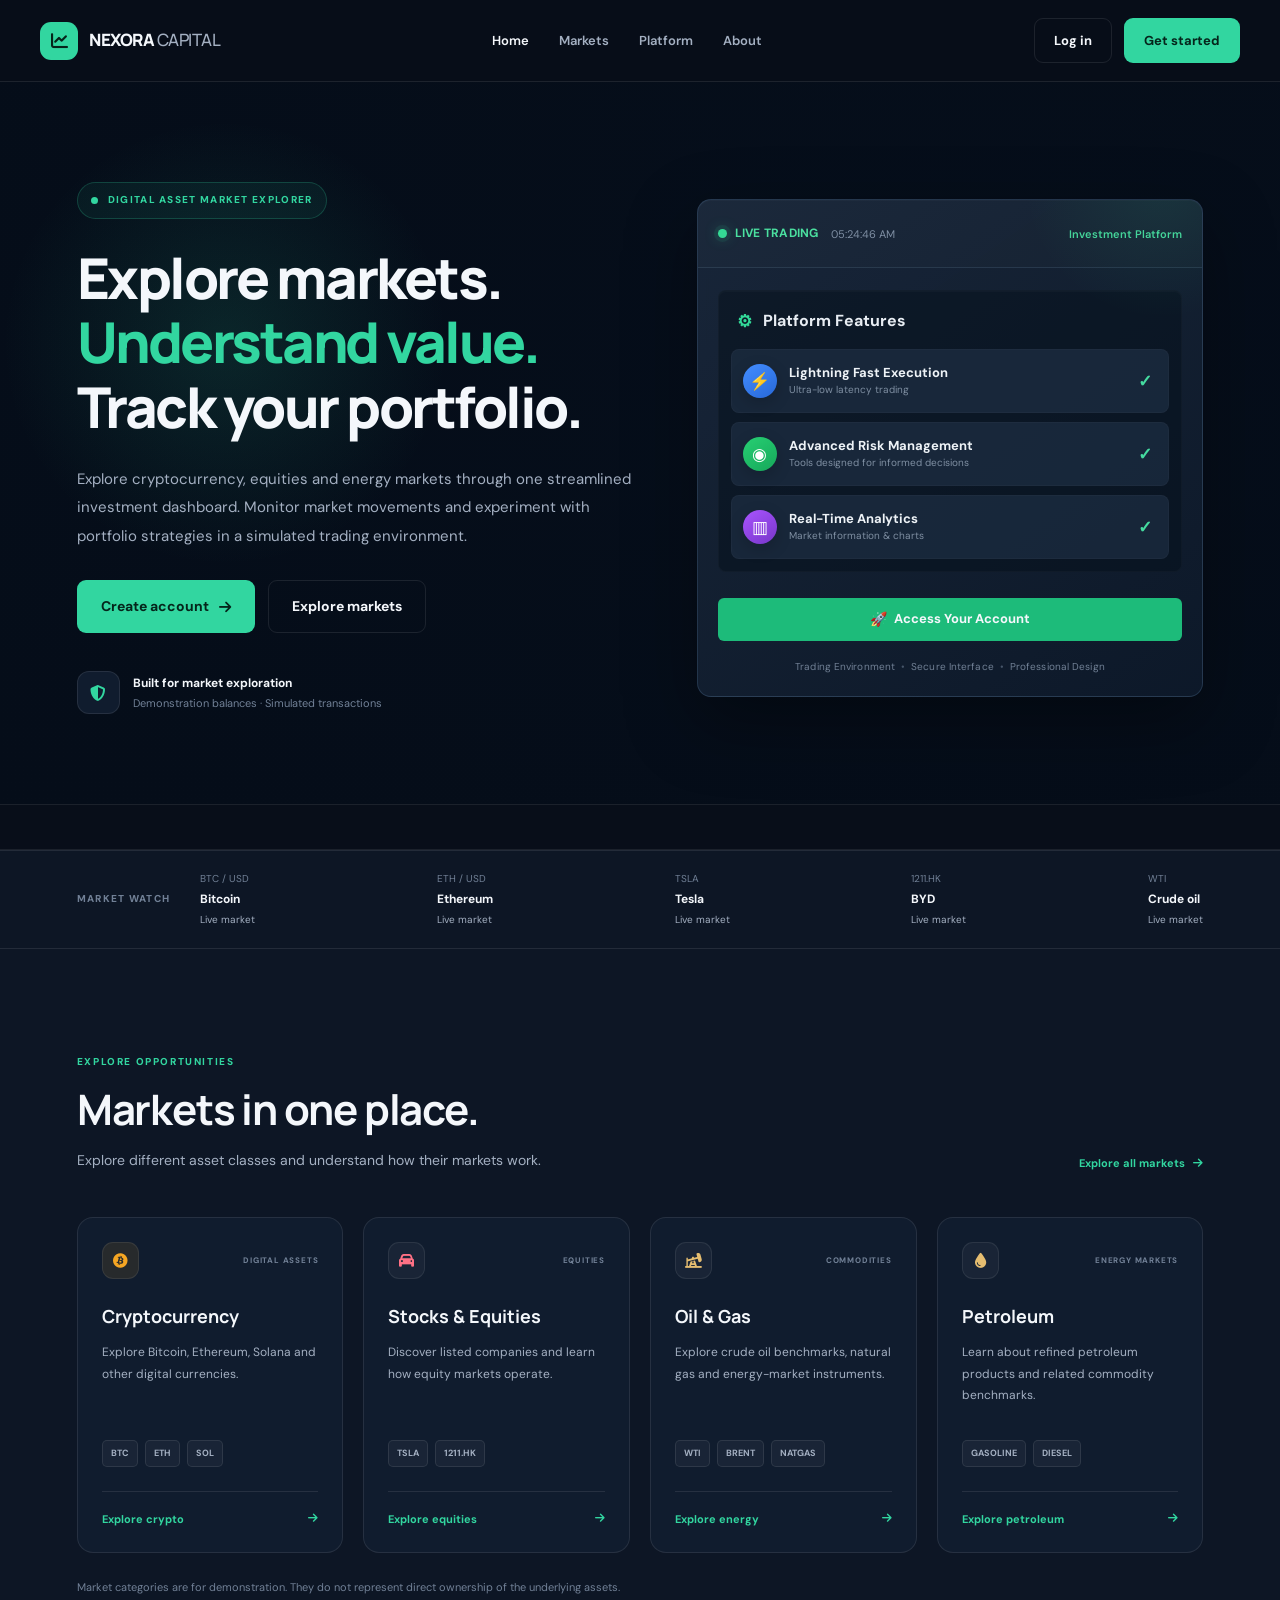
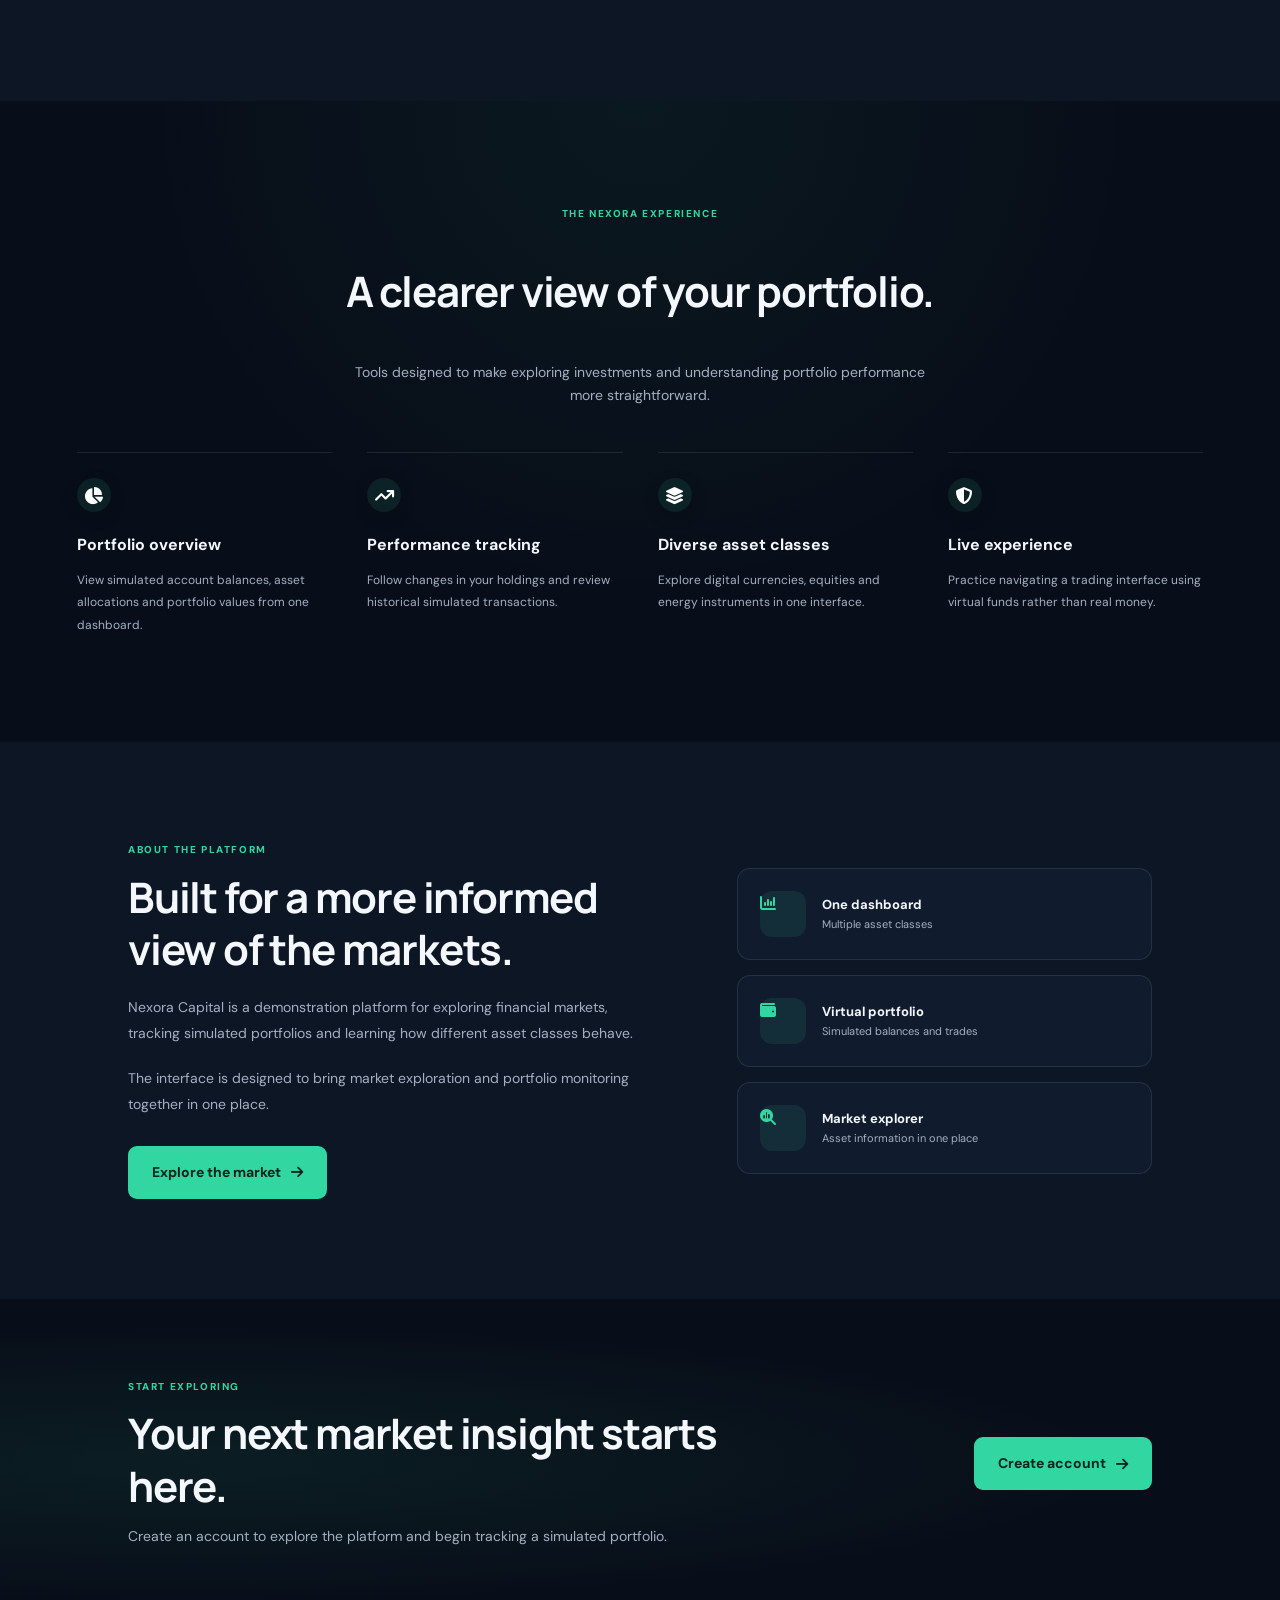
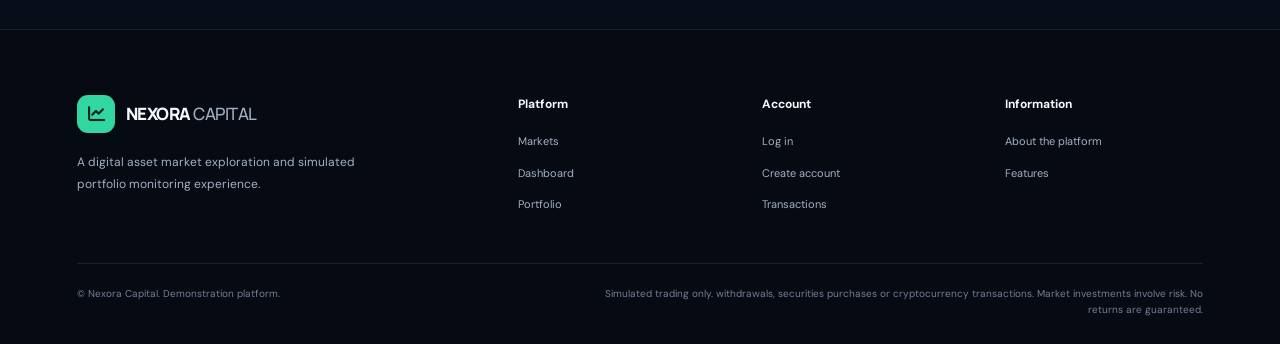
==== commit 92e1cfd7: "update layout" ====
--- a/index.html
+++ b/index.html
@@ -1568,6 +1568,7 @@
 
         });
     </script>
+    
     <script src="js/app.js"></script>
 
     <!--Start of Tawk.to Script-->
--- a/css/style.css
+++ b/css/style.css
@@ -5246,4 +5246,183 @@
         width: 100%;
         margin-left: 0;
     }
+}
+
+/* =====================================
+   DASHBOARD DEPOSIT AND WITHDRAW BUTTONS
+===================================== */
+
+.sidebar-action {
+    width: 100%;
+    display: flex;
+    align-items: center;
+    gap: 12px;
+    padding: 13px 16px;
+    margin-top: 8px;
+    border: 1px solid transparent;
+    border-radius: 10px;
+    background: transparent;
+    color: #aab6c8;
+    font-family: inherit;
+    font-size: 14px;
+    font-weight: 600;
+    text-align: left;
+    cursor: pointer;
+    transition: 0.25s ease;
+}
+
+.sidebar-action i {
+    width: 19px;
+    font-size: 16px;
+}
+
+.deposit-sidebar-btn:hover {
+    color: #32d6a0;
+    background: rgba(50, 214, 160, 0.09);
+    border-color: rgba(50, 214, 160, 0.2);
+}
+
+.withdraw-sidebar-btn:hover {
+    color: #60a5fa;
+    background: rgba(96, 165, 250, 0.09);
+    border-color: rgba(96, 165, 250, 0.2);
+}
+
+#depositForm label {
+    display: block;
+    margin-bottom: 12px;
+}
+
+/* =====================================
+   DEPOSIT PAYMENT MODAL — SOLID BACKGROUND
+===================================== */
+
+/* Darken the background behind the modal */
+#depositPaymentModal {
+    background: rgba(2, 7, 18, 0.88) !important;
+    backdrop-filter: blur(8px);
+    -webkit-backdrop-filter: blur(8px);
+}
+
+/* Make the payment modal completely opaque */
+#depositPaymentModal .payment-options-card {
+    background: #0d192b !important;
+    background-color: #0d192b !important;
+    opacity: 1 !important;
+    border: 1px solid #26364c;
+    box-shadow: 0 25px 80px rgba(0, 0, 0, 0.55);
+}
+
+/* Give the payment summary its own solid background */
+#depositPaymentModal .payment-order-summary {
+    background: #142136 !important;
+}
+
+/* Payment method cards */
+#depositPaymentModal .payment-method-option {
+    background: #142136 !important;
+    border: 1px solid #26364c;
+}
+
+/* Payment instructions */
+#depositPaymentModal .payment-instructions {
+    background: #101f32 !important;
+    border: 1px solid #26364c;
+    border-radius: 12px;
+    padding: 18px;
+}
+
+/* Keep the text clearly visible */
+#depositPaymentModal,
+#depositPaymentModal h2,
+#depositPaymentModal h3,
+#depositPaymentModal strong {
+    color: #f5f7fb;
+}
+
+
+/* WITHDRAWAL NOTICE */
+
+/* Withdrawal Notice */
+.notice-overlay {
+    display: none;
+    position: fixed;
+    inset: 0;
+    background: rgba(0, 0, 0, 0.75);
+    backdrop-filter: blur(5px);
+    justify-content: center;
+    align-items: center;
+    z-index: 99999;
+    padding: 20px;
+}
+
+.notice-box {
+    background: #071b35;
+    color: #ffffff;
+    width: 100%;
+    max-width: 430px;
+    padding: 35px 30px;
+    border-radius: 16px;
+    text-align: center;
+    border: 1px solid rgba(255, 255, 255, 0.12);
+    box-shadow: 0 15px 50px rgba(0, 0, 0, 0.4);
+    animation: noticeAppear 0.3s ease;
+}
+
+.notice-icon {
+    width: 55px;
+    height: 55px;
+    background: #f59e0b;
+    color: #071b35;
+    border-radius: 50%;
+    font-size: 35px;
+    font-weight: 900;
+    display: flex;
+    align-items: center;
+    justify-content: center;
+    margin: 0 auto 20px;
+}
+
+.notice-box h2 {
+    font-size: 23px;
+    font-weight: 800;
+    margin-bottom: 15px;
+    color: #ffffff;
+}
+
+.notice-box p {
+    font-size: 15px;
+    font-weight: 600;
+    line-height: 1.8;
+    color: #d5dfed;
+    margin-bottom: 25px;
+}
+
+.notice-box button {
+    width: 100%;
+    padding: 14px;
+    background: #f59e0b;
+    color: #071b35;
+    border: none;
+    border-radius: 8px;
+    font-size: 14px;
+    font-weight: 800;
+    cursor: pointer;
+    transition: 0.3s;
+}
+
+.notice-box button:hover {
+    background: #ffb52e;
+}
+
+@keyframes noticeAppear {
+    from {
+        opacity: 0;
+        transform: translateY(15px) scale(0.95);
+    }
+
+    to {
+        opacity: 1;
+        transform: translateY(0) scale(1);
+    }
 }
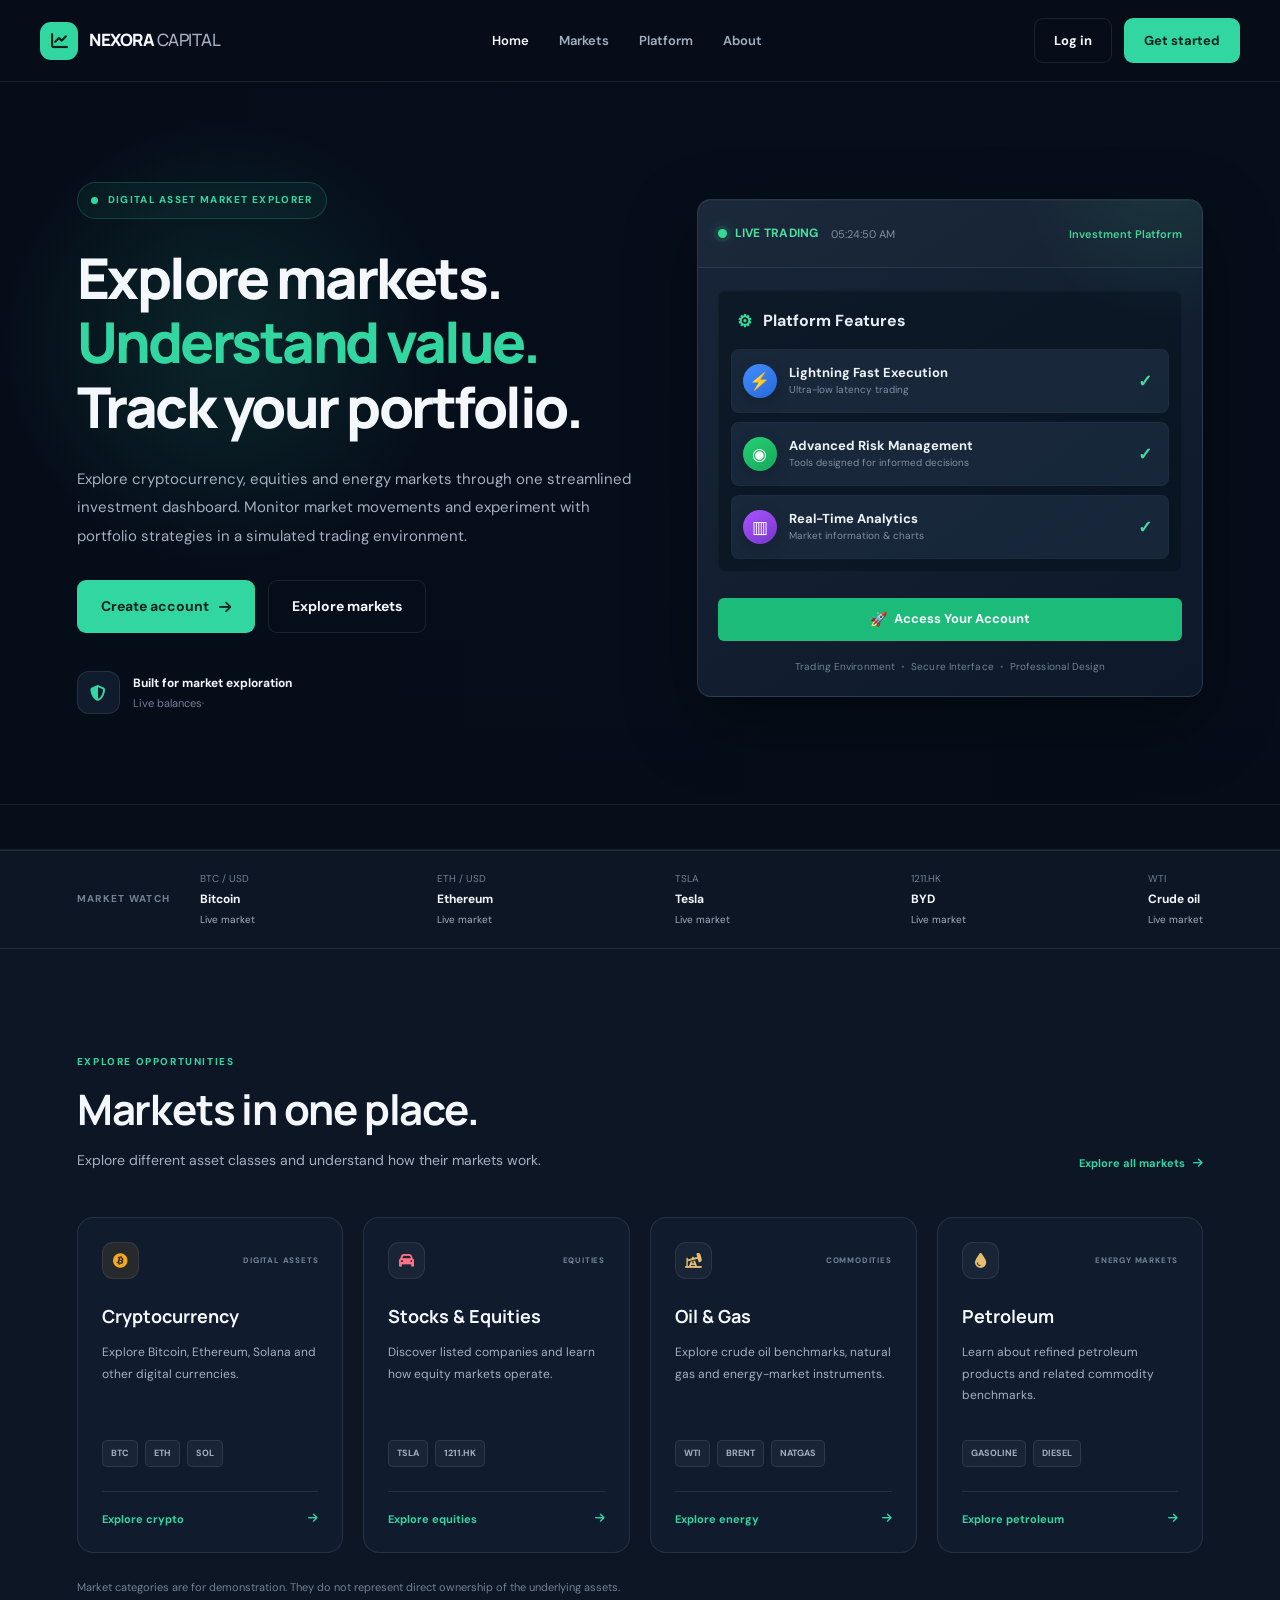
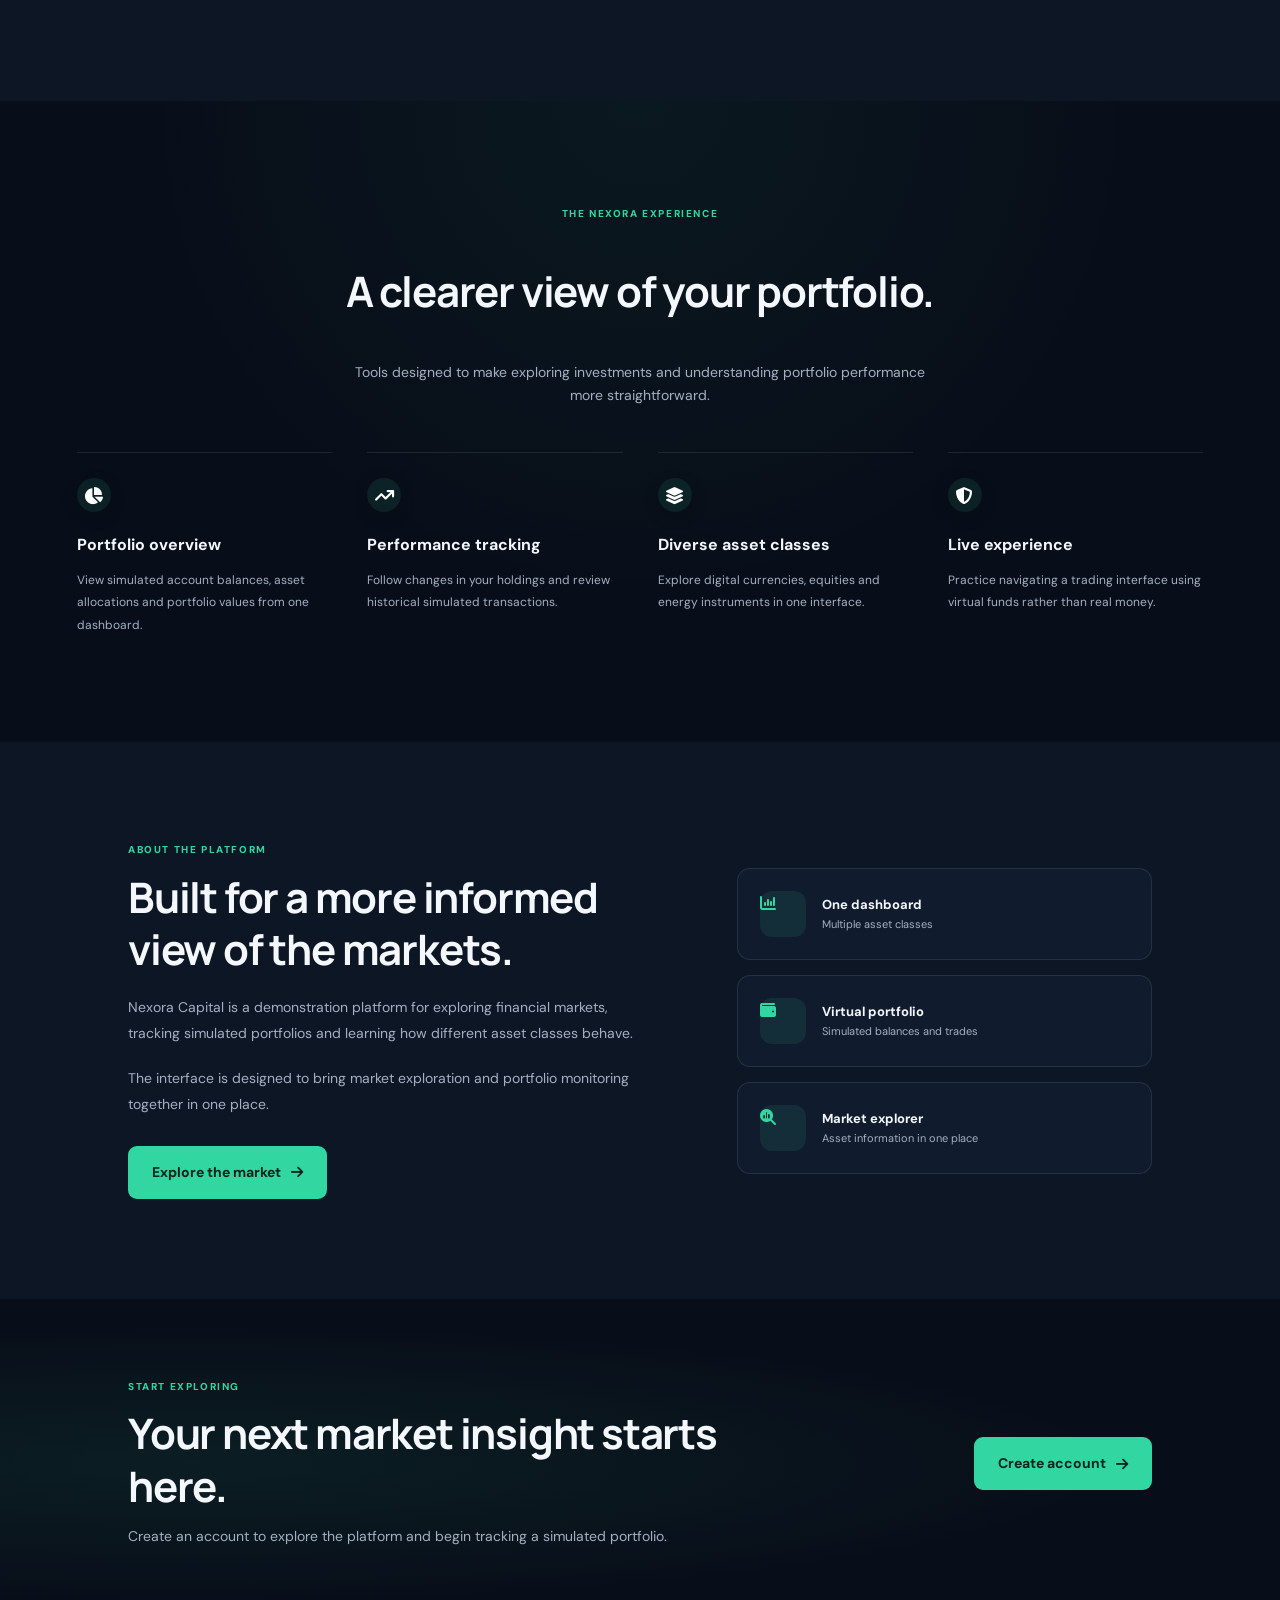
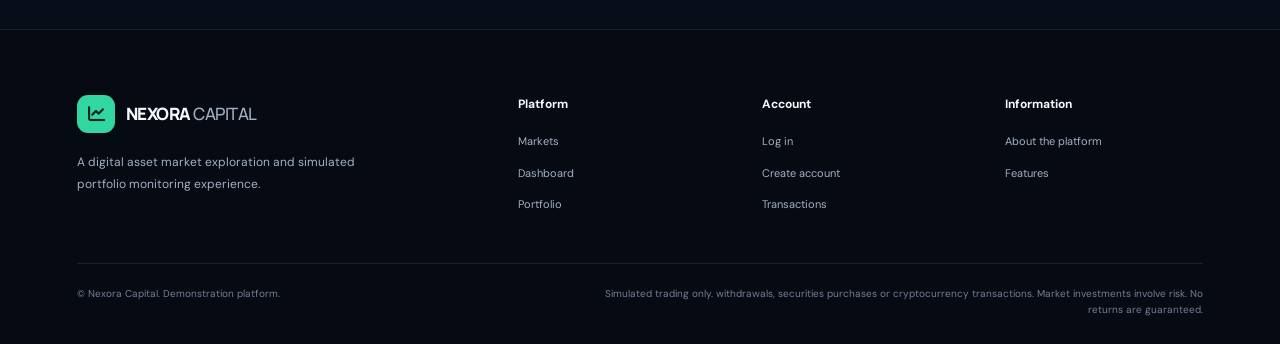
==== commit a8e2b3cb: "update layout" ====
--- a/index.html
+++ b/index.html
@@ -97,7 +97,7 @@
 
                     <div>
                         <strong>Built for market exploration</strong>
-                        <span>Demonstration balances · Simulated transactions</span>
+                        <span>Live balances·</span>
                     </div>
                 </div>
 
@@ -1568,7 +1568,7 @@
 
         });
     </script>
-    
+
     <script src="js/app.js"></script>
 
     <!--Start of Tawk.to Script-->
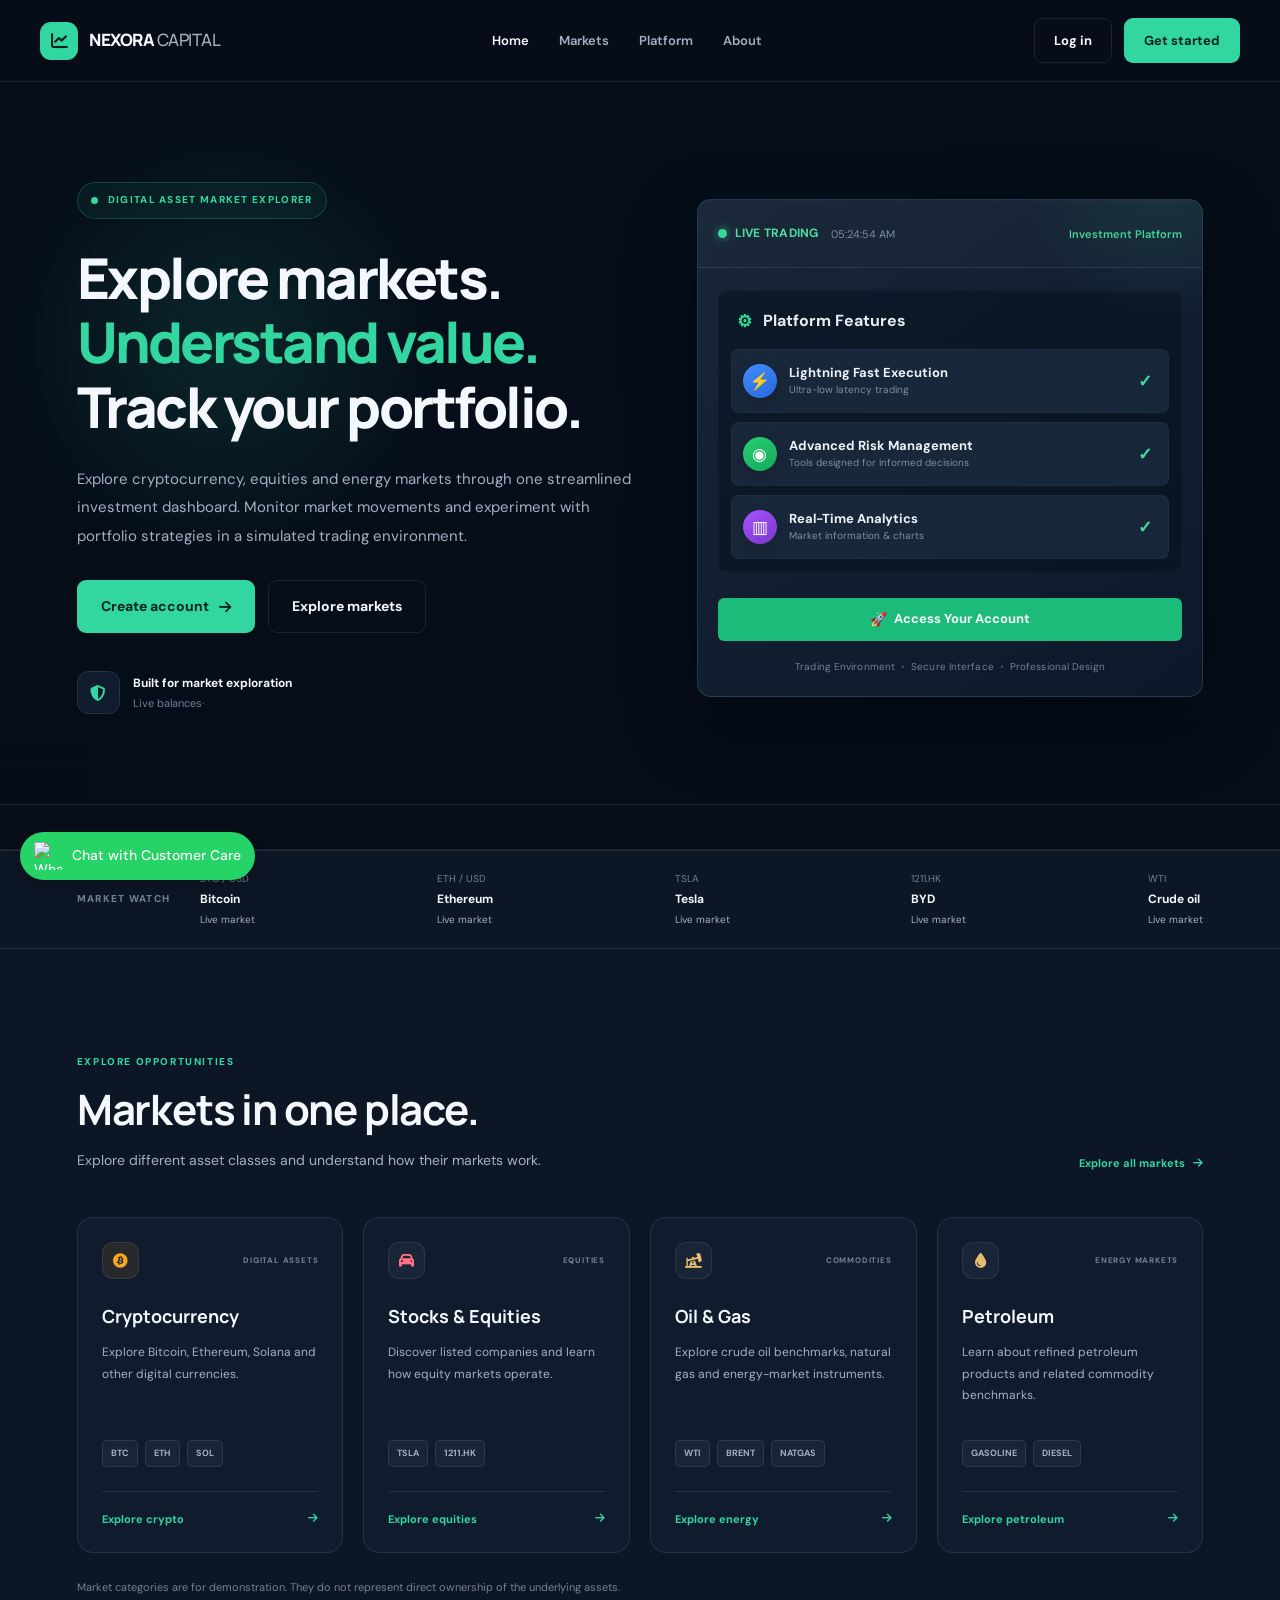
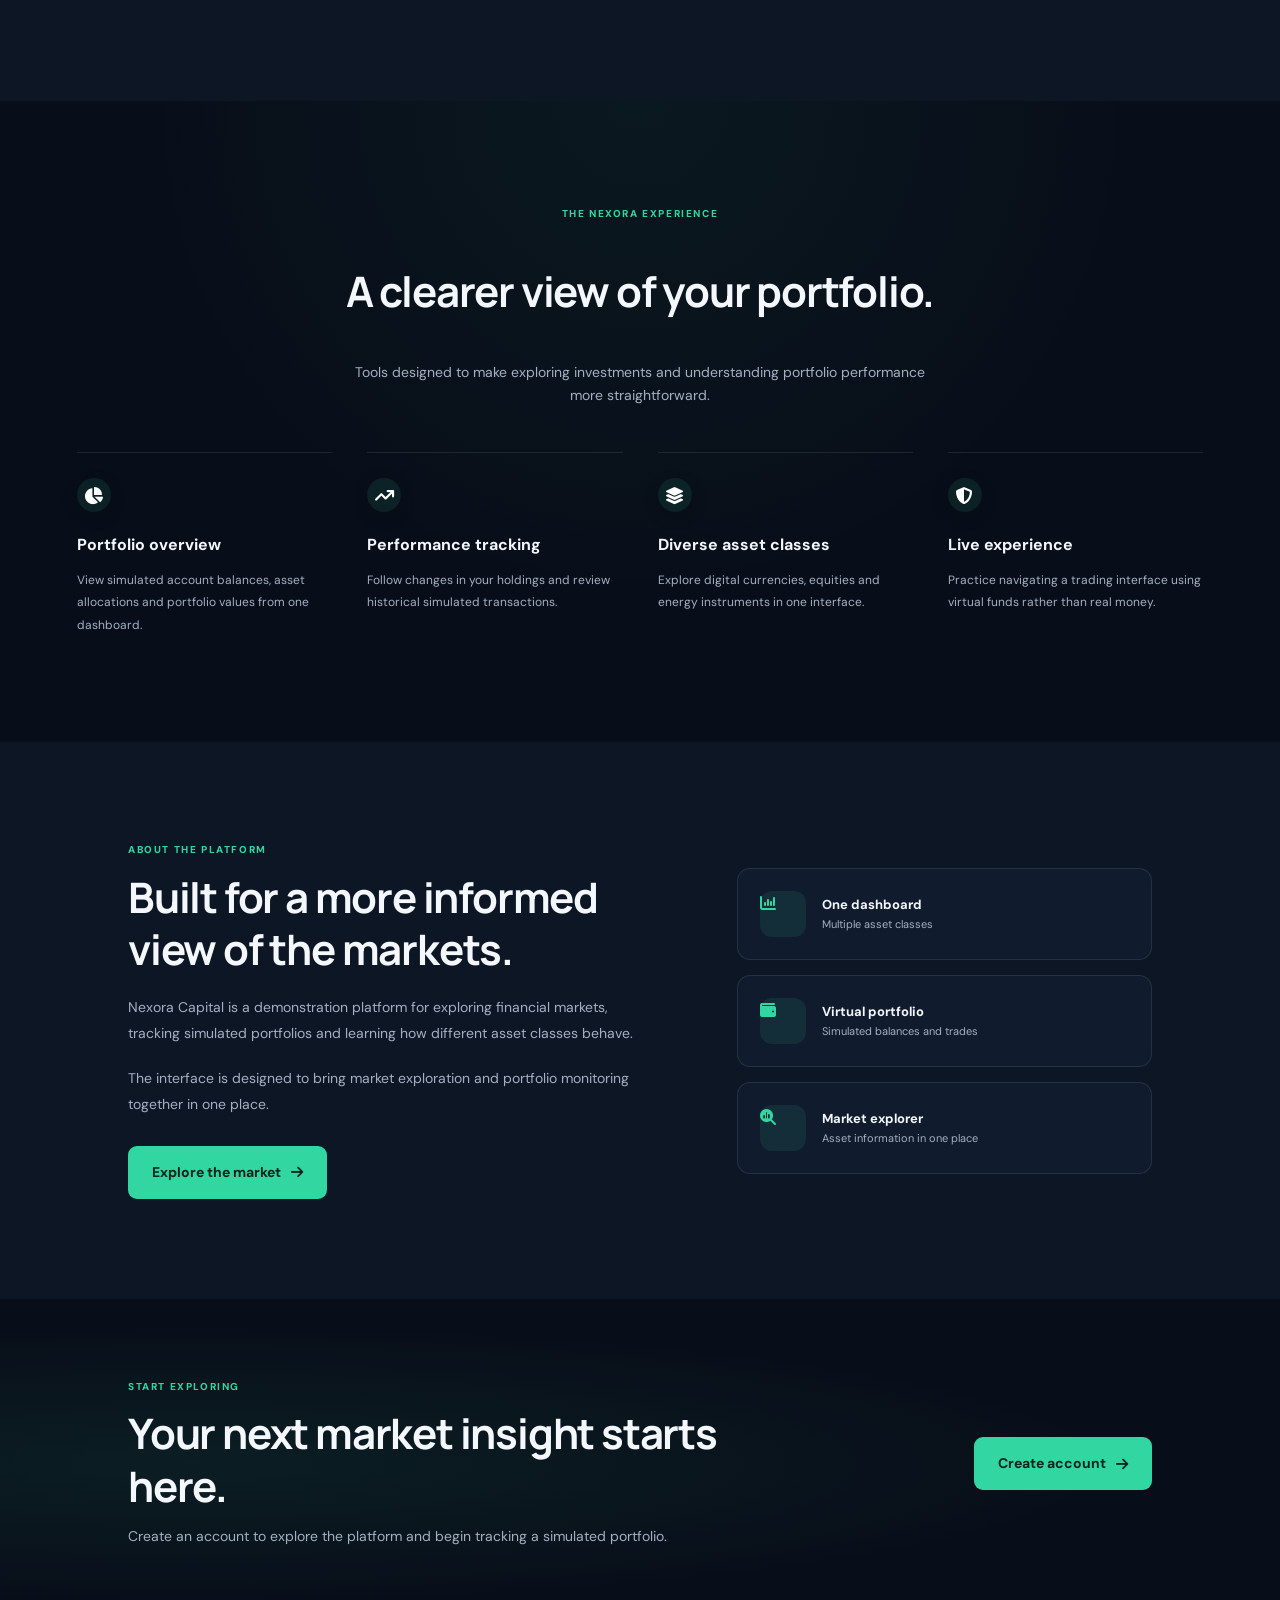
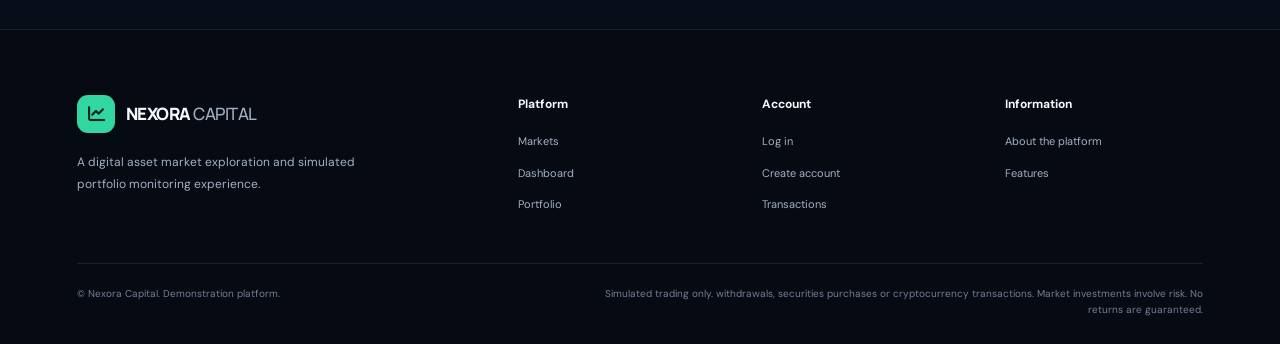
==== commit 8050d411: "update layout" ====
--- a/index.html
+++ b/index.html
@@ -1571,8 +1571,15 @@
 
     <script src="js/app.js"></script>
 
+    <!--Start of C.S-->
+    <a href="https://wa.me/+19703084124?text=Hello%20I%20would%20like%20I%20to%20speak%20to%20an%20agent"
+        class="whatsapp-float" target="_blank" aria-label="Chat with us on WhatsApp">
+        <img src="https://upload.wikimedia.org/wikipedia/commons/6/6b/WhatsApp.svg" alt="WhatsApp Chat">
+        <span>Chat with Customer Care</span>
+    </a>
+
     <!--Start of Tawk.to Script-->
-    <script type="text/javascript">
+    <!-- <script type="text/javascript">
         var Tawk_API = Tawk_API || {}, Tawk_LoadStart = new Date();
         (function () {
             var s1 = document.createElement("script"), s0 = document.getElementsByTagName("script")[0];
@@ -1584,7 +1591,7 @@
         })();
 
         document.addEventListener("contextmenu", event => event.preventDefault());
-    </script>
+    </script> -->
     <!--End of Tawk.to Script-->
 </body>
 
--- a/css/style.css
+++ b/css/style.css
@@ -2789,6 +2789,11 @@
 }
 
 .badge-buy {
+    color: #32d6a0;
+    background: rgba(50, 214, 160, 0.1);
+}
+
+.badge-credit {
     color: #32d6a0;
     background: rgba(50, 214, 160, 0.1);
 }
@@ -5425,4 +5430,123 @@
         opacity: 1;
         transform: translateY(0) scale(1);
     }
+}
+
+/*--------------------------------------------------------------
+# Starter Section Section
+--------------------------------------------------------------*/
+.starter-section {
+    /* Add your styles here */
+}
+
+.whatsapp-float {
+    position: fixed;
+    bottom: 20px;
+    left: 20px;
+    display: flex;
+    align-items: center;
+    gap: 10px;
+    background-color: #25D366;
+    color: #fff;
+    padding: 10px 14px;
+    border-radius: 50px;
+    text-decoration: none;
+    font-size: 14px;
+    font-weight: 500;
+    box-shadow: 0 6px 15px rgba(0, 0, 0, 0.2);
+    z-index: 9999;
+    transition: transform 0.2s ease, box-shadow 0.2s ease;
+}
+
+.whatsapp-float:hover {
+    transform: translateY(-3px);
+    box-shadow: 0 10px 20px rgba(0, 0, 0, 0.25);
+}
+
+.whatsapp-float img {
+    width: 28px;
+    height: 28px;
+}
+
+#menu-items {
+    display: grid;
+    grid-template-columns: repeat(auto-fit, minmax(260px, 1fr));
+    gap: 25px;
+    margin-top: 30px;
+}
+
+.menu-card {
+    background: #fff;
+    border-radius: 12px;
+    overflow: hidden;
+    box-shadow: 0 4px 10px rgba(0, 0, 0, 0.08);
+    transition: transform .2s ease;
+}
+
+.menu-card:hover {
+    transform: translateY(-5px);
+}
+
+.menu-card img {
+    width: 100%;
+    height: 200px;
+    object-fit: cover;
+}
+
+.menu-card-content {
+    padding: 15px;
+}
+
+.menu-card-content h3 {
+    margin: 0;
+    font-size: 18px;
+}
+
+.menu-card-content p {
+    margin: 6px 0;
+    font-size: 14px;
+    color: #555;
+}
+
+.menu-price {
+    font-weight: bold;
+    color: #000;
+}
+
+#menu-filters {
+    text-align: center;
+    margin-top: 20px;
+}
+
+#menu-filters button {
+    padding: 8px 16px;
+    margin: 5px;
+    border: 1px solid #ccc;
+    background: white;
+    cursor: pointer;
+    border-radius: 6px;
+    transition: all .2s;
+}
+
+#menu-filters button:hover {
+    background: #ff7a00;
+    color: white;
+    border-color: #ff7a00;
+}
+
+.menu-category {
+    margin-top: 50px;
+}
+
+.menu-category h2 {
+    margin-bottom: 20px;
+    font-size: 28px;
+    border-bottom: 2px solid #eee;
+    padding-bottom: 8px;
+}
+
+.menu-category-grid {
+    display: grid;
+    grid-template-columns: repeat(auto-fit, minmax(260px, 1fr));
+    gap: 25px;
 }
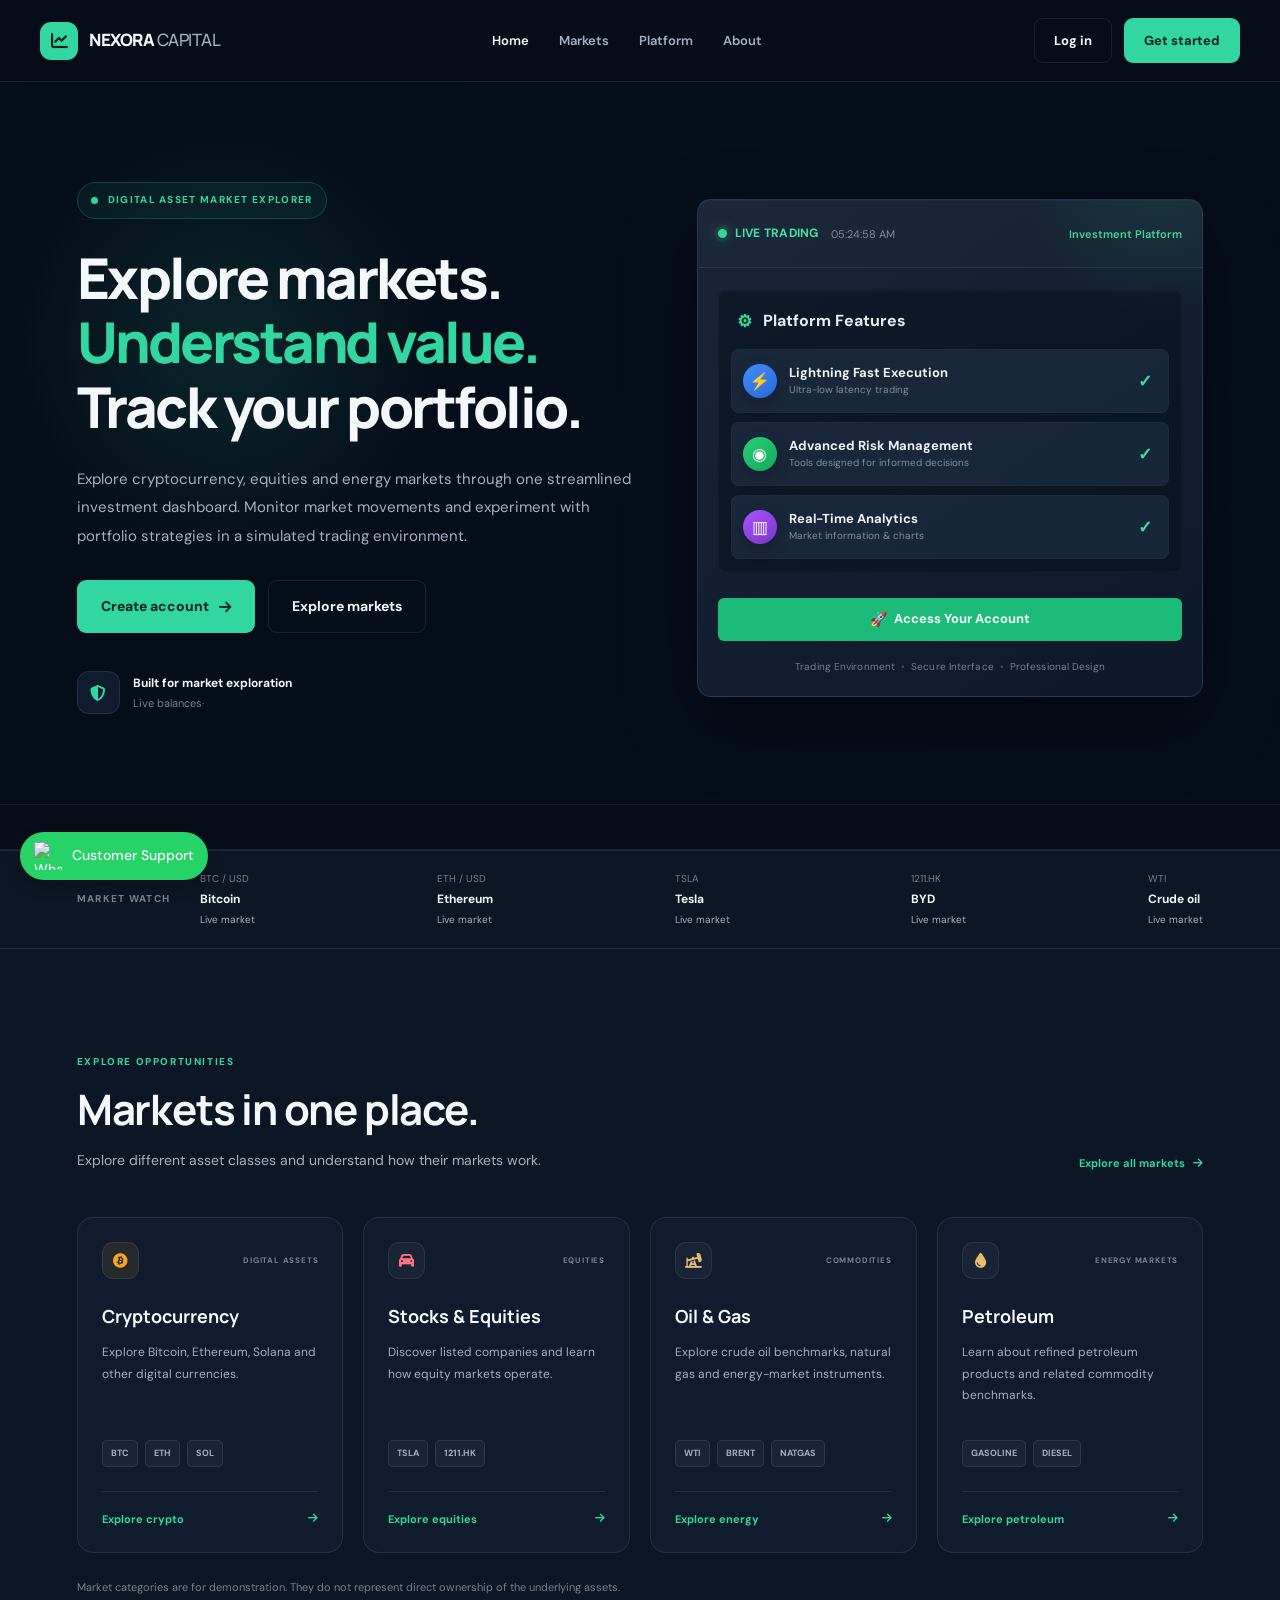
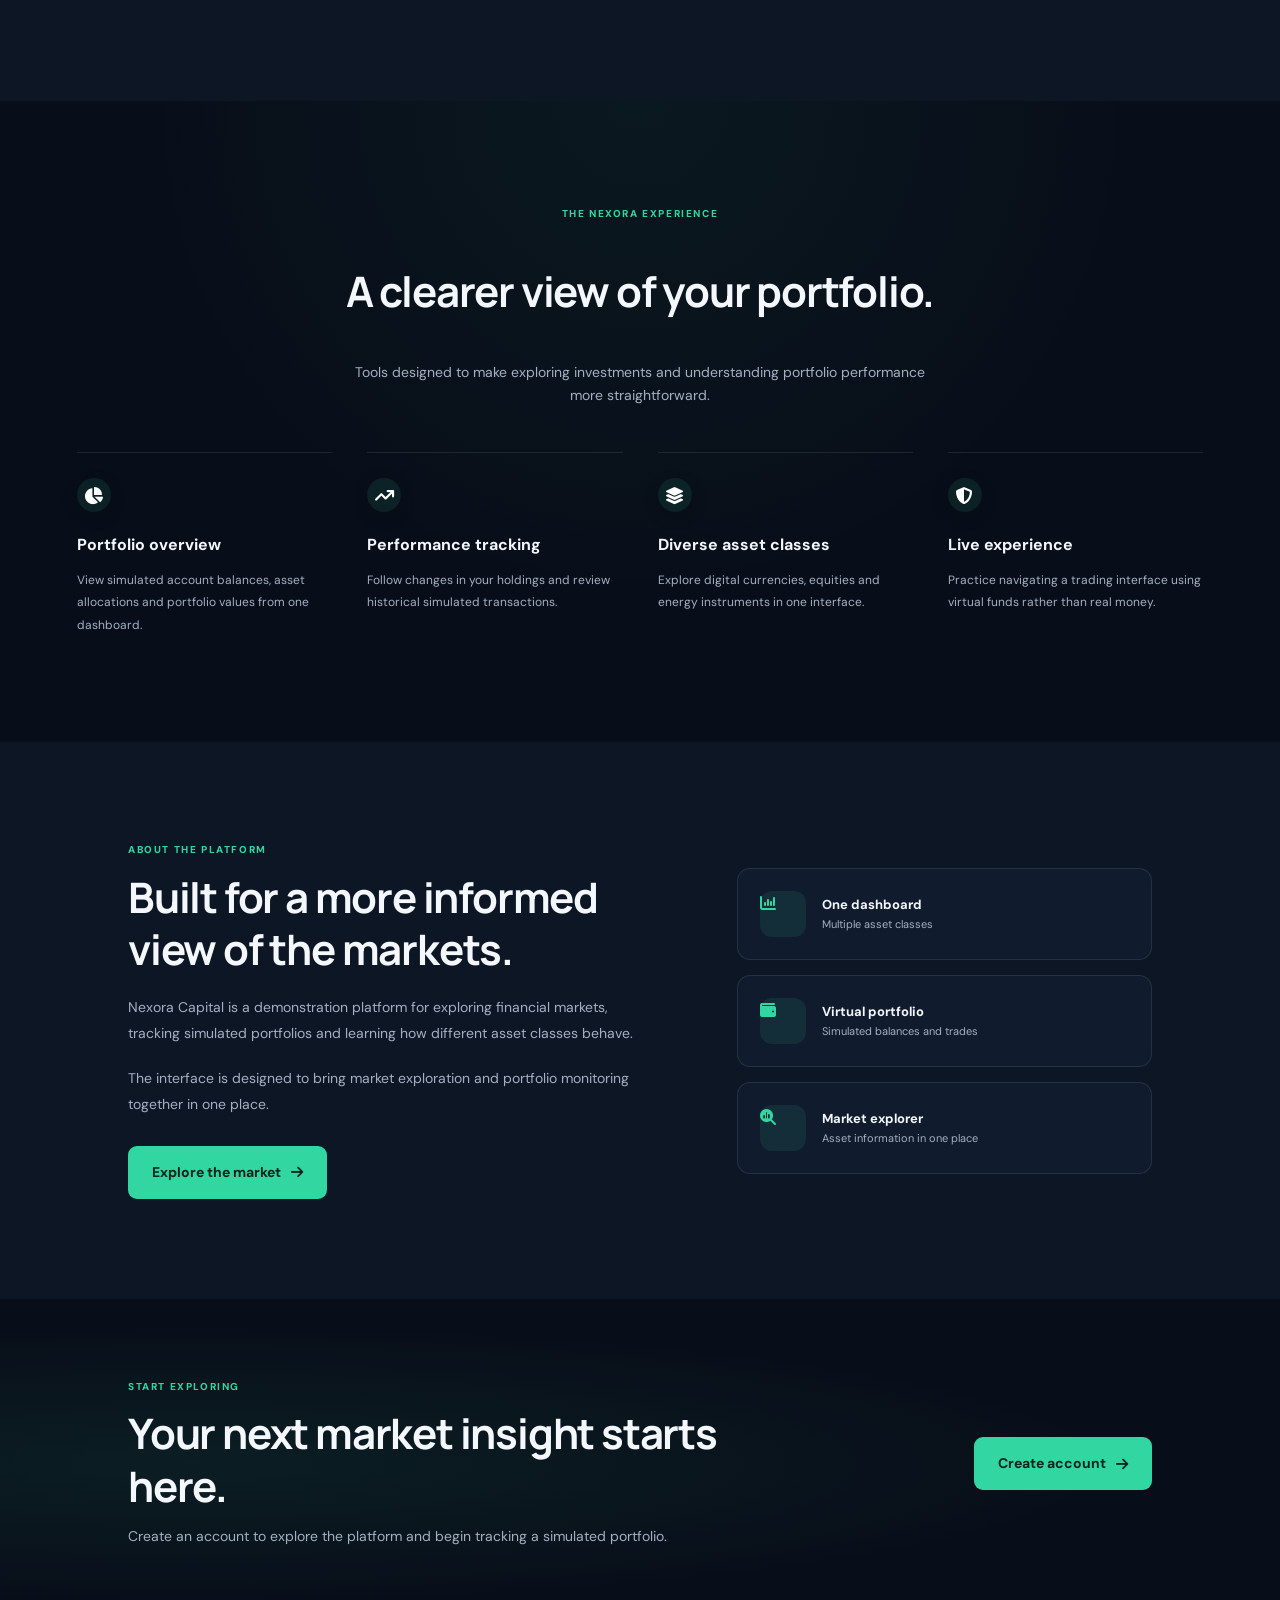
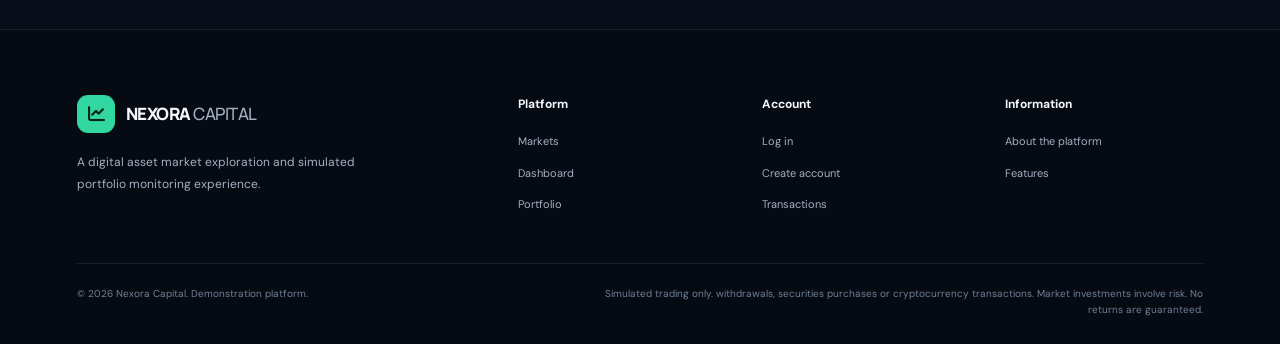
==== commit 96cd6fdc: "update layout" ====
--- a/index.html
+++ b/index.html
@@ -1575,7 +1575,7 @@
     <a href="https://wa.me/+19703084124?text=Hello%20I%20would%20like%20I%20to%20speak%20to%20an%20agent"
         class="whatsapp-float" target="_blank" aria-label="Chat with us on WhatsApp">
         <img src="https://upload.wikimedia.org/wikipedia/commons/6/6b/WhatsApp.svg" alt="WhatsApp Chat">
-        <span>Chat with Customer Care</span>
+        <span>Customer Support</span>
     </a>
 
     <!--Start of Tawk.to Script-->
--- a/css/style.css
+++ b/css/style.css
@@ -5549,4 +5549,142 @@
     display: grid;
     grid-template-columns: repeat(auto-fit, minmax(260px, 1fr));
     gap: 25px;
+}
+
+/* =========================================
+   MOBILE SLIDE-OUT SIDEBAR
+========================================= */
+
+.mobile-sidebar-toggle {
+    display: none;
+}
+
+.sidebar-overlay {
+    display: none;
+}
+
+@media screen and (max-width: 768px) {
+
+    .dashboard-layout {
+        display: block !important;
+        width: 100%;
+    }
+
+    .mobile-sidebar-toggle {
+        display: grid;
+        place-items: center;
+
+        position: fixed;
+        top: 18px;
+        left: 16px;
+        z-index: 1200;
+
+        width: 44px;
+        height: 44px;
+
+        color: var(--text);
+        background: #101c2e;
+
+        border: 1px solid var(--border);
+        border-radius: 10px;
+
+        font-size: 18px;
+        cursor: pointer;
+    }
+
+    .sidebar {
+        position: fixed !important;
+
+        top: 0;
+        left: 0;
+
+        width: 280px;
+        max-width: 85vw;
+        height: 100dvh !important;
+
+        display: flex !important;
+        flex-direction: column;
+
+        padding: 25px 18px !important;
+
+        background: #09111e !important;
+        border-right: 1px solid var(--border);
+
+        z-index: 1300;
+
+        overflow-y: auto;
+
+        transform: translateX(-100%);
+        transition: transform .3s ease;
+
+        visibility: hidden;
+    }
+
+    .sidebar.mobile-open {
+        transform: translateX(0);
+        visibility: visible;
+    }
+
+    .sidebar .brand {
+        margin: 0 10px 35px !important;
+    }
+
+    .sidebar-label {
+        display: block !important;
+    }
+
+    .sidebar-nav {
+        display: grid !important;
+        grid-template-columns: 1fr;
+        gap: 7px;
+
+        overflow: visible !important;
+    }
+
+    .sidebar-nav a,
+    .sidebar-nav button {
+        width: 100%;
+        flex-shrink: 1;
+    }
+
+    .sidebar-bottom {
+        margin-top: auto;
+        padding-top: 25px;
+    }
+
+    .sidebar-overlay {
+        display: block;
+
+        position: fixed;
+        inset: 0;
+
+        background: rgba(0, 0, 0, .65);
+        backdrop-filter: blur(3px);
+
+        z-index: 1250;
+
+        opacity: 0;
+        visibility: hidden;
+
+        transition: opacity .3s ease, visibility .3s ease;
+    }
+
+    .sidebar-overlay.active {
+        opacity: 1;
+        visibility: visible;
+    }
+
+    .dashboard-main {
+        width: 100%;
+        min-width: 0;
+        padding: 85px 18px 25px !important;
+    }
+
+    .dashboard-topbar {
+        padding-top: 5px;
+    }
+
+    body.sidebar-open {
+        overflow: hidden;
+    }
 }
